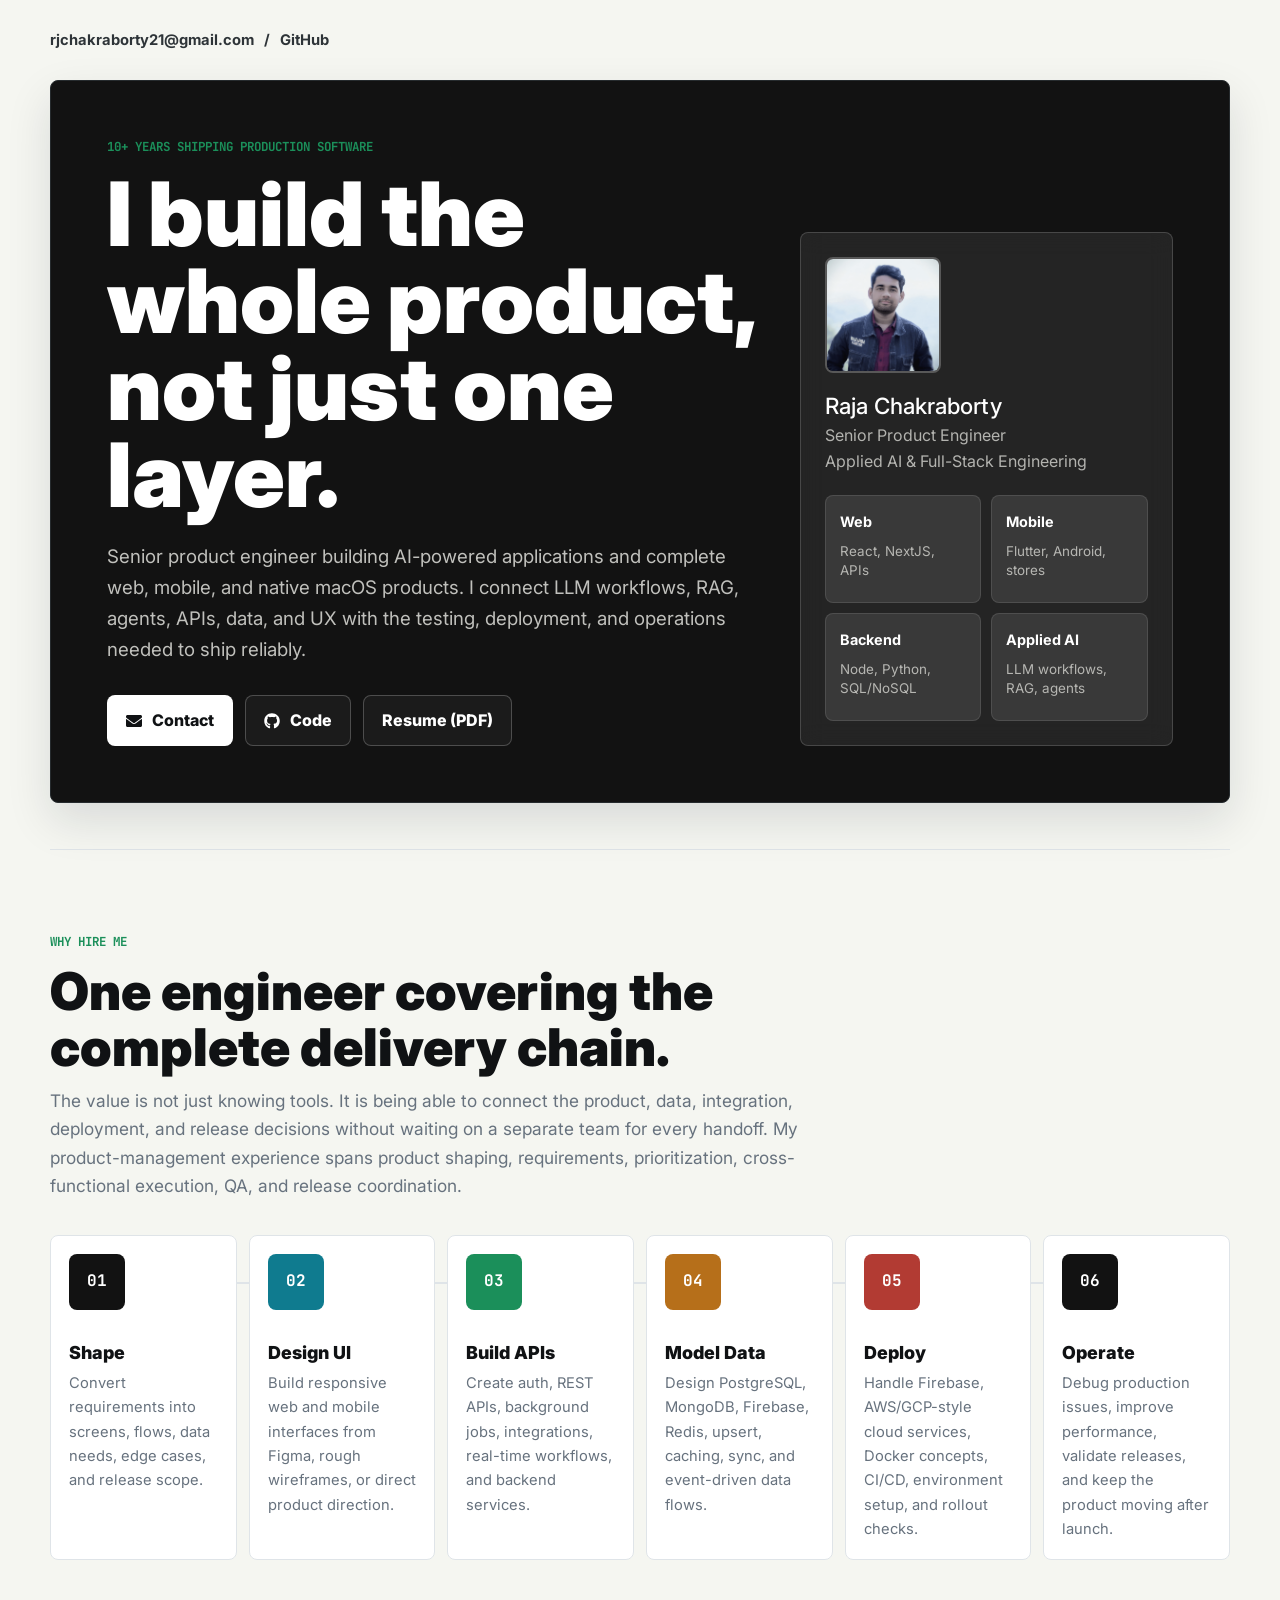
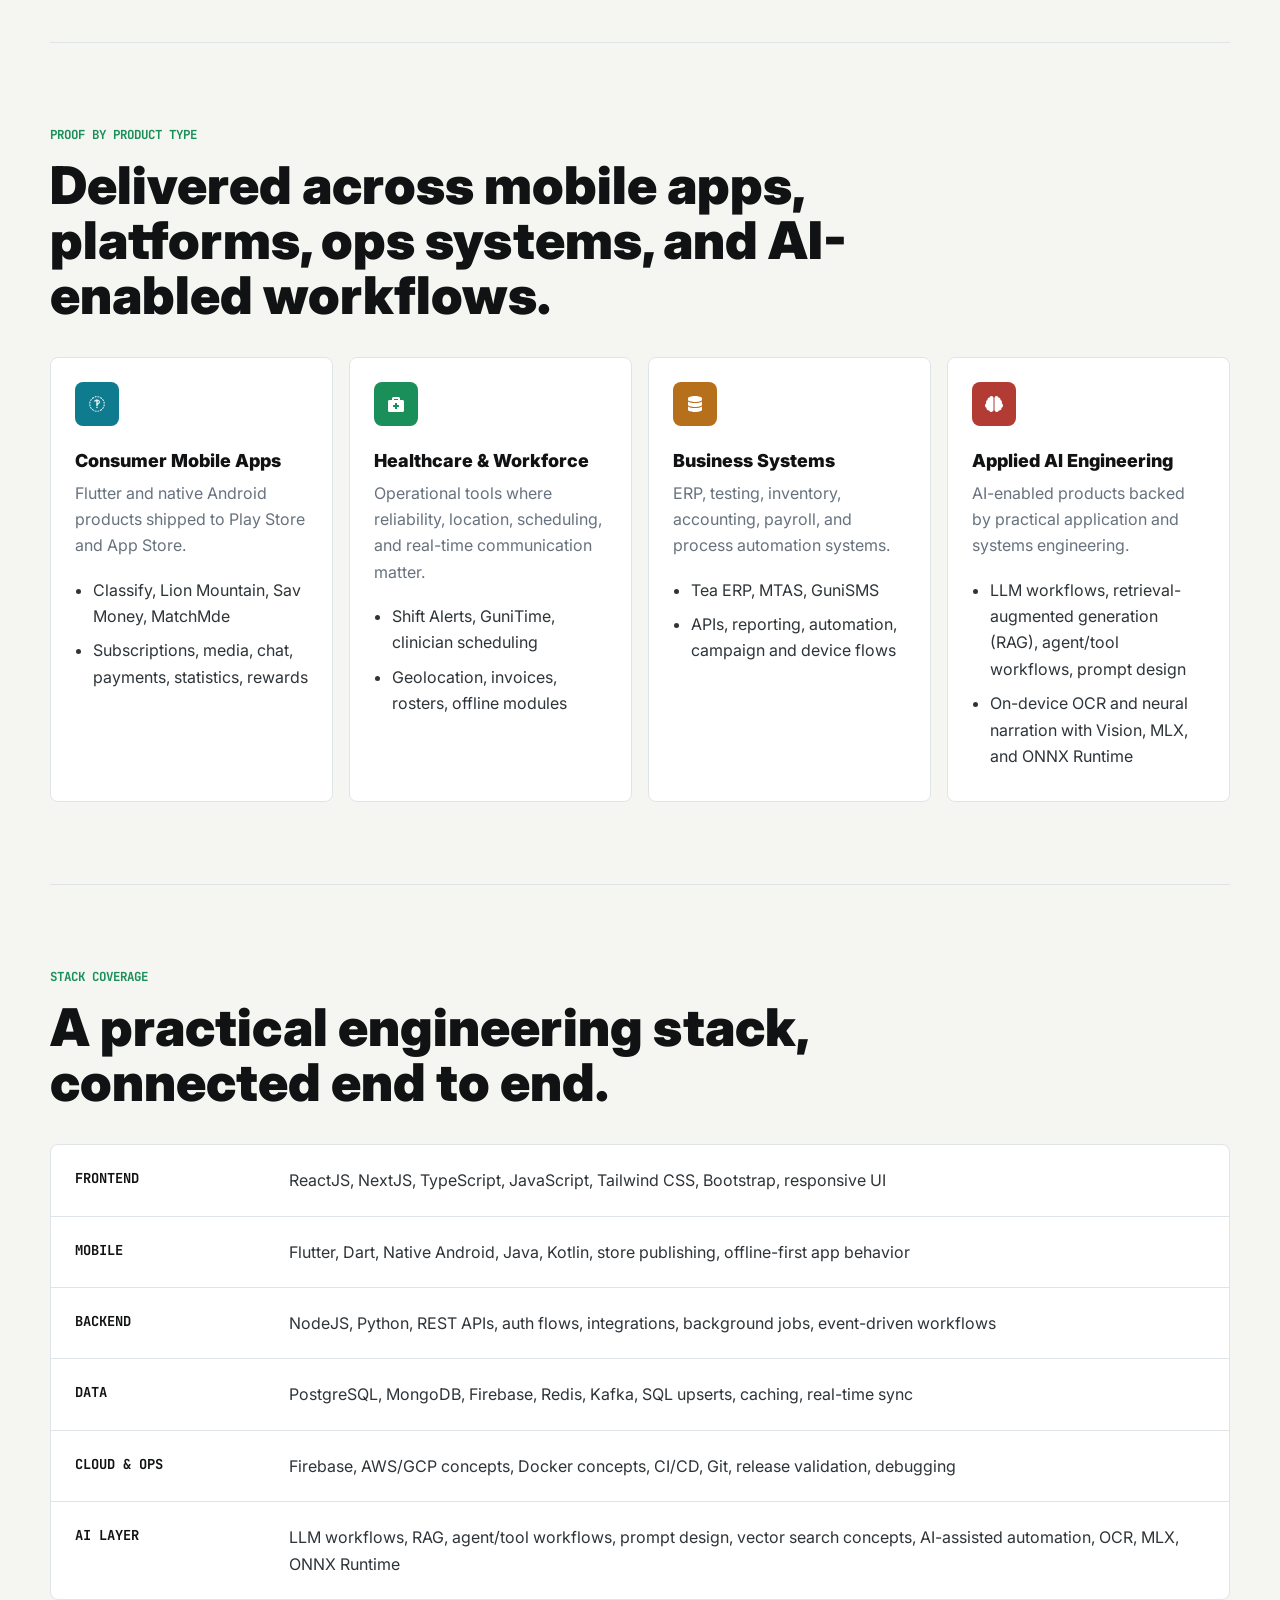
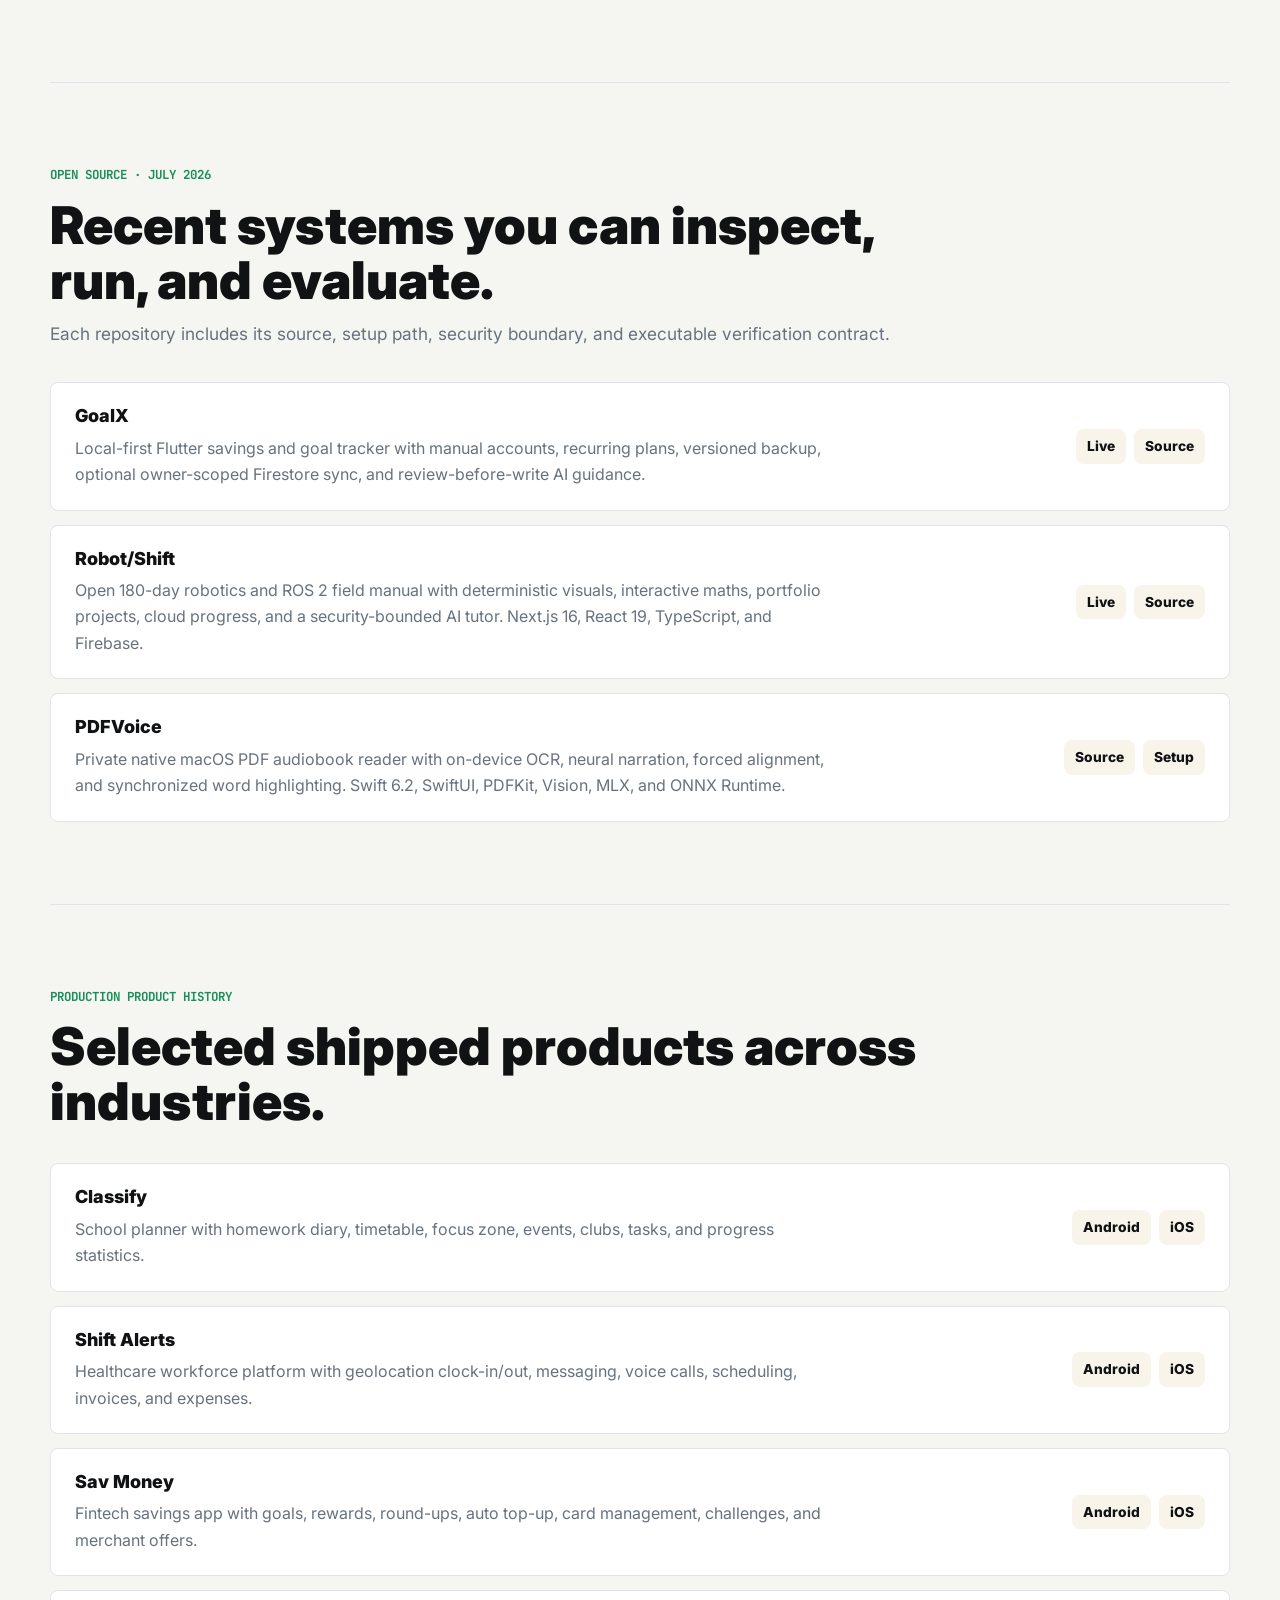
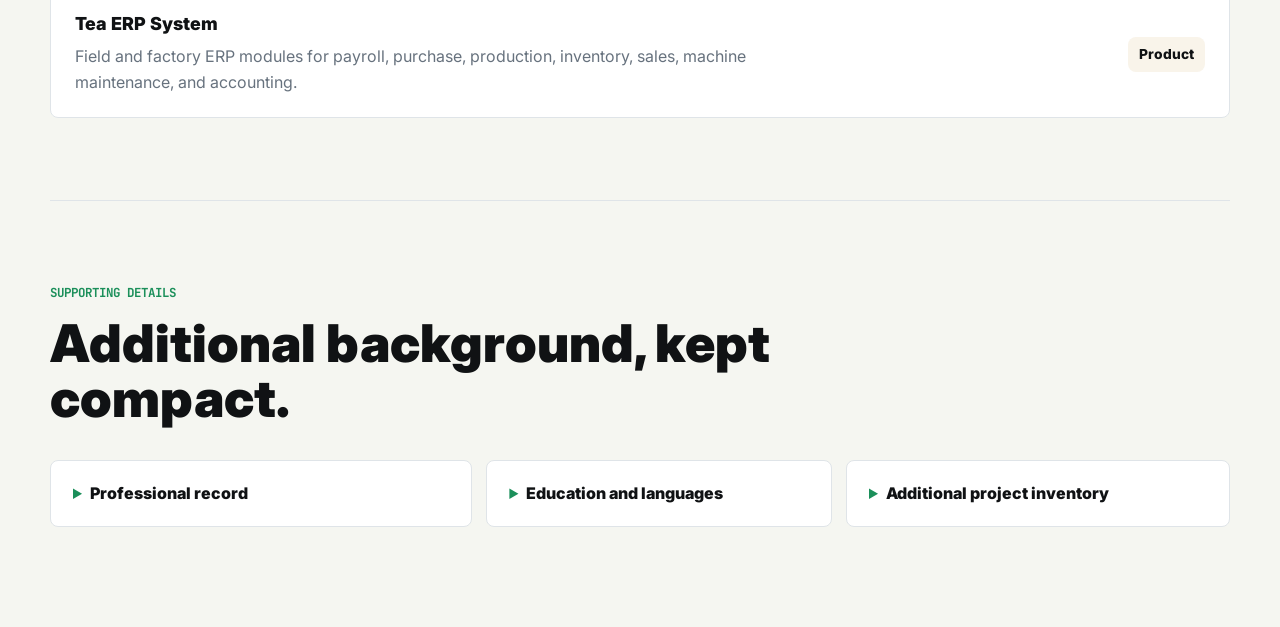
==== index.html @ 5672651e "Highlight applied AI engineering and add updated resume" ====
<!DOCTYPE html>
<html lang="en">

<head>
    <meta charset="utf-8">
    <meta http-equiv="X-UA-Compatible" content="IE=edge">
    <meta name="viewport" content="width=device-width, initial-scale=1.0">
    <meta name="description" content="Raja (RJ) Chakraborty: senior product engineer with 10+ years shipping software. Applied AI, LLM workflows, RAG, agents, full-stack and native products. Explore projects and download the resume.">
    <meta name="author" content="Raja Chakraborty">
    <meta name="keywords" content="Raja Chakraborty, RJ Chakraborty, Senior Product Engineer, Senior Software Engineer, Full Stack Developer, Mobile App Developer, Flutter, TypeScript, React, Next.js, Node.js, Python, Firebase, PostgreSQL, Applied AI Engineer, Robotics, ROS 2, Swift, SwiftUI, macOS Developer">
    <meta name="robots" content="index, follow">
    <meta name="theme-color" content="#121212">
    <link rel="canonical" href="https://rjchakraborty.github.io/">

    <meta itemprop="name" content="Raja (RJ) Chakraborty - Senior Product Engineer &amp; Applied AI">
    <meta itemprop="description" content="10+ years building complete, verified products across web, mobile, backend, data, cloud, applied AI, and native macOS.">
    <meta itemprop="image" content="https://rjchakraborty.github.io/assets/images/profile.png">

    <meta property="og:type" content="profile">
    <meta property="og:locale" content="en_IN">
    <meta property="og:site_name" content="Raja Chakraborty">
    <meta property="og:title" content="Raja (RJ) Chakraborty - Senior Product Engineer &amp; Applied AI">
    <meta property="og:description" content="10+ years shipping complete web, mobile, backend, data, cloud, applied-AI, and native macOS products. See recent open-source work: GoalX, Robot/Shift, and PDFVoice.">
    <meta property="og:url" content="https://rjchakraborty.github.io/">
    <meta property="og:image" content="https://rjchakraborty.github.io/assets/images/profile.png">
    <meta property="og:image:alt" content="Raja Chakraborty">
    <meta property="profile:first_name" content="Raja">
    <meta property="profile:last_name" content="Chakraborty">

    <meta name="twitter:card" content="summary">
    <meta name="twitter:title" content="Raja (RJ) Chakraborty - Senior Product Engineer &amp; Applied AI">
    <meta name="twitter:description" content="Senior product engineer shipping verified web, mobile, backend, data, cloud, applied-AI, and native macOS systems end to end.">
    <meta name="twitter:image" content="https://rjchakraborty.github.io/assets/images/profile.png">

    <title>Raja (RJ) Chakraborty | Senior Product Engineer &amp; Applied AI</title>
    <link rel="shortcut icon" href="favicon.ico">
    <link rel="preconnect" href="https://fonts.googleapis.com">
    <link rel="preconnect" href="https://fonts.gstatic.com" crossorigin>
    <link href="https://fonts.googleapis.com/css2?family=Inter:wght@400;500;600;700;800;900&family=JetBrains+Mono:wght@500;700&display=swap" rel="stylesheet">
    <script defer src="assets/fontawesome/js/all.min.js"></script>
    <link rel="stylesheet" href="assets/plugins/bootstrap/css/bootstrap.min.css">
    <link id="theme-style" rel="stylesheet" href="assets/css/styles.css">
    <script type="application/ld+json">
    {
        "@context": "https://schema.org",
        "@graph": [
            {
                "@type": "Person",
                "@id": "https://rjchakraborty.github.io/#person",
                "name": "Raja Chakraborty",
                "alternateName": "RJ Chakraborty",
                "url": "https://rjchakraborty.github.io/",
                "image": "https://rjchakraborty.github.io/assets/images/profile.png",
                "jobTitle": "Senior Product Engineer",
                "email": "mailto:rjchakraborty21@gmail.com",
                "sameAs": [
                    "https://github.com/rjchakraborty"
                ],
                "knowsAbout": [
                    "Full-stack product engineering",
                    "Flutter",
                    "TypeScript and Next.js",
                    "Python",
                    "Firebase",
                    "PostgreSQL",
                    "Applied AI",
                    "Robotics software",
                    "End-to-end testing",
                    "Swift and SwiftUI"
                ]
            },
            {
                "@type": "ItemList",
                "name": "Recent open-source projects by Raja Chakraborty",
                "itemListElement": [
                    {
                        "@type": "SoftwareSourceCode",
                        "position": 1,
                        "name": "GoalX",
                        "codeRepository": "https://github.com/rjchakraborty/goalx",
                        "programmingLanguage": "Dart"
                    },
                    {
                        "@type": "SoftwareSourceCode",
                        "position": 2,
                        "name": "Robot/Shift",
                        "codeRepository": "https://github.com/rjchakraborty/robot-shift",
                        "programmingLanguage": "TypeScript"
                    },
                    {
                        "@type": "SoftwareSourceCode",
                        "position": 3,
                        "name": "PDFVoice",
                        "codeRepository": "https://github.com/rjchakraborty/pdfvoice",
                        "programmingLanguage": "Swift"
                    }
                ]
            }
        ]
    }
    </script>
</head>

<body>
    <a class="skip-link" href="#main-content">Skip to main content</a>
    <main id="main-content" class="page-shell">
        <section class="hero-section" aria-labelledby="intro-title">
            <nav class="topbar" aria-label="Profile links">
                <a href="mailto:rjchakraborty21@gmail.com">rjchakraborty21@gmail.com</a>
                <span aria-hidden="true">/</span>
                <a href="https://github.com/rjchakraborty" target="_blank" rel="noopener">GitHub</a>
            </nav>

            <div class="hero-grid">
                <div class="hero-copy">
                    <p class="eyebrow">10+ years shipping production software</p>
                    <h1 id="intro-title">I build the whole product, not just one layer.</h1>
                    <p class="hero-lede">
                        Senior product engineer building AI-powered applications and complete web, mobile, and native macOS products.
                        I connect LLM workflows, RAG, agents, APIs, data, and UX with the testing, deployment, and operations needed to ship reliably.
                    </p>
                    <div class="hero-actions" aria-label="Primary contact links">
                        <a class="button primary" href="mailto:rjchakraborty21@gmail.com">
                            <i class="fas fa-envelope"></i>
                            Contact
                        </a>
                        <a class="button secondary" href="https://github.com/rjchakraborty" target="_blank" rel="noopener">
                            <i class="fab fa-github"></i>
                            Code
                        </a>
                        <a class="button secondary" href="assets/Raja_Chakraborty_Applied_AI_Product_Engineer_Resume.pdf" download>Resume (PDF)</a>
                    </div>
                </div>

                <aside class="hero-panel" aria-label="Core positioning">
                    <img class="profile-image" src="assets/images/profile.png" alt="Raja Chakraborty">
                    <div>
                        <h2>Raja Chakraborty</h2>
                        <p>Senior Product Engineer<br>Applied AI &amp; Full-Stack Engineering</p>
                    </div>
                    <div class="signal-grid">
                        <div>
                            <strong>Web</strong>
                            <span>React, NextJS, APIs</span>
                        </div>
                        <div>
                            <strong>Mobile</strong>
                            <span>Flutter, Android, stores</span>
                        </div>
                        <div>
                            <strong>Backend</strong>
                            <span>Node, Python, SQL/NoSQL</span>
                        </div>
                        <div>
                            <strong>Applied AI</strong>
                            <span>LLM workflows, RAG, agents</span>
                        </div>
                    </div>
                </aside>
            </div>
        </section>

        <section class="section-block ownership-section" aria-labelledby="ownership-title">
            <div class="section-heading">
                <p class="eyebrow">Why hire me</p>
                <h2 id="ownership-title">One engineer covering the complete delivery chain.</h2>
                <p>
                    The value is not just knowing tools. It is being able to connect the product, data, integration,
                    deployment, and release decisions without waiting on a separate team for every handoff.
                    My product-management experience spans product shaping, requirements, prioritization, cross-functional execution, QA, and release coordination.
                </p>
            </div>

            <div class="delivery-map" aria-label="End to end product delivery map">
                <article class="delivery-node">
                    <span>01</span>
                    <h3>Shape</h3>
                    <p>Convert requirements into screens, flows, data needs, edge cases, and release scope.</p>
                </article>
                <article class="delivery-node">
                    <span>02</span>
                    <h3>Design UI</h3>
                    <p>Build responsive web and mobile interfaces from Figma, rough wireframes, or direct product direction.</p>
                </article>
                <article class="delivery-node">
                    <span>03</span>
                    <h3>Build APIs</h3>
                    <p>Create auth, REST APIs, background jobs, integrations, real-time workflows, and backend services.</p>
                </article>
                <article class="delivery-node">
                    <span>04</span>
                    <h3>Model Data</h3>
                    <p>Design PostgreSQL, MongoDB, Firebase, Redis, upsert, caching, sync, and event-driven data flows.</p>
                </article>
                <article class="delivery-node">
                    <span>05</span>
                    <h3>Deploy</h3>
                    <p>Handle Firebase, AWS/GCP-style cloud services, Docker concepts, CI/CD, environment setup, and rollout checks.</p>
                </article>
                <article class="delivery-node">
                    <span>06</span>
                    <h3>Operate</h3>
                    <p>Debug production issues, improve performance, validate releases, and keep the product moving after launch.</p>
                </article>
            </div>
        </section>

        <section class="section-block proof-section" aria-labelledby="proof-title">
            <div class="section-heading compact">
                <p class="eyebrow">Proof by product type</p>
                <h2 id="proof-title">Delivered across mobile apps, platforms, ops systems, and AI-enabled workflows.</h2>
            </div>

            <div class="proof-grid">
                <article class="proof-card">
                    <div class="proof-icon"><i class="fas fa-mobile-screen"></i></div>
                    <h3>Consumer Mobile Apps</h3>
                    <p>Flutter and native Android products shipped to Play Store and App Store.</p>
                    <ul>
                        <li>Classify, Lion Mountain, Sav Money, MatchMde</li>
                        <li>Subscriptions, media, chat, payments, statistics, rewards</li>
                    </ul>
                </article>
                <article class="proof-card">
                    <div class="proof-icon"><i class="fas fa-briefcase-medical"></i></div>
                    <h3>Healthcare &amp; Workforce</h3>
                    <p>Operational tools where reliability, location, scheduling, and real-time communication matter.</p>
                    <ul>
                        <li>Shift Alerts, GuniTime, clinician scheduling</li>
                        <li>Geolocation, invoices, rosters, offline modules</li>
                    </ul>
                </article>
                <article class="proof-card">
                    <div class="proof-icon"><i class="fas fa-database"></i></div>
                    <h3>Business Systems</h3>
                    <p>ERP, testing, inventory, accounting, payroll, and process automation systems.</p>
                    <ul>
                        <li>Tea ERP, MTAS, GuniSMS</li>
                        <li>APIs, reporting, automation, campaign and device flows</li>
                    </ul>
                </article>
                <article class="proof-card">
                    <div class="proof-icon"><i class="fas fa-brain"></i></div>
                    <h3>Applied AI Engineering</h3>
                    <p>AI-enabled products backed by practical application and systems engineering.</p>
                    <ul>
                        <li>LLM workflows, retrieval-augmented generation (RAG), agent/tool workflows, prompt design</li>
                        <li>On-device OCR and neural narration with Vision, MLX, and ONNX Runtime</li>
                    </ul>
                </article>
            </div>
        </section>

        <section class="section-block stack-section" aria-labelledby="stack-title">
            <div class="section-heading compact">
                <p class="eyebrow">Stack coverage</p>
                <h2 id="stack-title">A practical engineering stack, connected end to end.</h2>
            </div>

            <div class="stack-matrix" aria-label="Technical capability matrix">
                <div class="stack-row">
                    <span>Frontend</span>
                    <p>ReactJS, NextJS, TypeScript, JavaScript, Tailwind CSS, Bootstrap, responsive UI</p>
                </div>
                <div class="stack-row">
                    <span>Mobile</span>
                    <p>Flutter, Dart, Native Android, Java, Kotlin, store publishing, offline-first app behavior</p>
                </div>
                <div class="stack-row">
                    <span>Backend</span>
                    <p>NodeJS, Python, REST APIs, auth flows, integrations, background jobs, event-driven workflows</p>
                </div>
                <div class="stack-row">
                    <span>Data</span>
                    <p>PostgreSQL, MongoDB, Firebase, Redis, Kafka, SQL upserts, caching, real-time sync</p>
                </div>
                <div class="stack-row">
                    <span>Cloud &amp; Ops</span>
                    <p>Firebase, AWS/GCP concepts, Docker concepts, CI/CD, Git, release validation, debugging</p>
                </div>
                <div class="stack-row">
                    <span>AI Layer</span>
                    <p>LLM workflows, RAG, agent/tool workflows, prompt design, vector search concepts, AI-assisted automation, OCR, MLX, ONNX Runtime</p>
                </div>
            </div>
        </section>

        <section id="recent-open-source" class="section-block projects-section" aria-labelledby="recent-projects-title">
            <div class="section-heading compact">
                <p class="eyebrow">Open source · July 2026</p>
                <h2 id="recent-projects-title">Recent systems you can inspect, run, and evaluate.</h2>
                <p>
                    Each repository includes its source, setup path, security boundary, and executable verification contract.
                </p>
            </div>

            <div class="project-list">
                <article class="project-item">
                    <div>
                        <h3>GoalX</h3>
                        <p>Local-first Flutter savings and goal tracker with manual accounts, recurring plans, versioned backup, optional owner-scoped Firestore sync, and review-before-write AI guidance.</p>
                    </div>
                    <div class="project-links">
                        <a href="https://goalx.web.app" target="_blank" rel="noopener">Live</a>
                        <a href="https://github.com/rjchakraborty/goalx" target="_blank" rel="noopener">Source</a>
                    </div>
                </article>

                <article class="project-item">
                    <div>
                        <h3>Robot/Shift</h3>
                        <p>Open 180-day robotics and ROS 2 field manual with deterministic visuals, interactive maths, portfolio projects, cloud progress, and a security-bounded AI tutor. Next.js 16, React 19, TypeScript, and Firebase.</p>
                    </div>
                    <div class="project-links">
                        <a href="https://robotshift.web.app" target="_blank" rel="noopener">Live</a>
                        <a href="https://github.com/rjchakraborty/robot-shift" target="_blank" rel="noopener">Source</a>
                    </div>
                </article>

                <article class="project-item">
                    <div>
                        <h3>PDFVoice</h3>
                        <p>Private native macOS PDF audiobook reader with on-device OCR, neural narration, forced alignment, and synchronized word highlighting. Swift 6.2, SwiftUI, PDFKit, Vision, MLX, and ONNX Runtime.</p>
                    </div>
                    <div class="project-links">
                        <a href="https://github.com/rjchakraborty/pdfvoice" target="_blank" rel="noopener">Source</a>
                        <a href="https://github.com/rjchakraborty/pdfvoice#quick-start" target="_blank" rel="noopener">Setup</a>
                    </div>
                </article>
            </div>
        </section>

        <section class="section-block projects-section" aria-labelledby="projects-title">
            <div class="section-heading compact">
                <p class="eyebrow">Production product history</p>
                <h2 id="projects-title">Selected shipped products across industries.</h2>
            </div>

            <div class="project-list">
                <article class="project-item">
                    <div>
                        <h3>Classify</h3>
                        <p>School planner with homework diary, timetable, focus zone, events, clubs, tasks, and progress statistics.</p>
                    </div>
                    <div class="project-links">
                        <a href="https://play.google.com/store/apps/details?id=com.principal.classify" target="_blank" rel="noopener">Android</a>
                        <a href="https://apps.apple.com/us/app/classify-school-planner/id1463780331" target="_blank" rel="noopener">iOS</a>
                    </div>
                </article>

                <article class="project-item">
                    <div>
                        <h3>Shift Alerts</h3>
                        <p>Healthcare workforce platform with geolocation clock-in/out, messaging, voice calls, scheduling, invoices, and expenses.</p>
                    </div>
                    <div class="project-links">
                        <a href="https://play.google.com/store/apps/details?id=com.ondek.shiftalerts" target="_blank" rel="noopener">Android</a>
                        <a href="https://apps.apple.com/us/app/shift-alerts/id6444259320" target="_blank" rel="noopener">iOS</a>
                    </div>
                </article>

                <article class="project-item">
                    <div>
                        <h3>Sav Money</h3>
                        <p>Fintech savings app with goals, rewards, round-ups, auto top-up, card management, challenges, and merchant offers.</p>
                    </div>
                    <div class="project-links">
                        <a href="https://play.google.com/store/apps/details?id=com.sav.money.sav_money" target="_blank" rel="noopener">Android</a>
                        <a href="https://apps.apple.com/us/app/sav-savings-rewarded/id1644649568" target="_blank" rel="noopener">iOS</a>
                    </div>
                </article>

                <article class="project-item">
                    <div>
                        <h3>Tea ERP System</h3>
                        <p>Field and factory ERP modules for payroll, purchase, production, inventory, sales, machine maintenance, and accounting.</p>
                    </div>
                    <div class="project-links">
                        <a href="https://teaerp.in/" target="_blank" rel="noopener">Product</a>
                    </div>
                </article>
            </div>
        </section>

        <section class="section-block support-section" aria-labelledby="support-title">
            <div class="section-heading compact">
                <p class="eyebrow">Supporting details</p>
                <h2 id="support-title">Additional background, kept compact.</h2>
            </div>

            <div class="details-grid">
                <details>
                    <summary>Professional record</summary>
                    <div class="detail-body">
                        <h3>Senior Full Stack / Product Engineer</h3>
                        <p>Product engineering role · Kolkata · Nov 2017 - Present</p>
                        <ul>
                            <li>Built and maintained mobile apps, web apps, backend services, APIs, data models, and production workflows.</li>
                            <li>Worked across Flutter, Native Android, ReactJS, NextJS, NodeJS, TypeScript, Python, PostgreSQL, MongoDB, Redis, Firebase, and AI-assisted workflows.</li>
                        </ul>
                        <h3>Flutter and Native Android Developer</h3>
                        <p>Mobile product role · New South Wales · Jul 2016 - Oct 2017</p>
                        <ul>
                            <li>Built cross-platform mobile apps and integrated Firebase, Google Maps, push notifications, payment gateways, and REST APIs.</li>
                        </ul>
                    </div>
                </details>

                <details>
                    <summary>Education and languages</summary>
                    <div class="detail-body">
                        <ul>
                            <li>Post Graduate Diploma, Remote Sensing &amp; GIS · Jadavpur University CAD Centre · 2015 - 2016</li>
                            <li>Bachelor of Arts, Geography · A.B.N Seal College · 2012 - 2015</li>
                            <li>English, Hindi, Bengali</li>
                        </ul>
                    </div>
                </details>

                <details>
                    <summary>Additional project inventory</summary>
                    <div class="detail-body project-inventory">
                        <a href="https://play.google.com/store/apps/details?id=com.lionmountaintv" target="_blank" rel="noopener">Lion Mountain</a>
                        <a href="https://play.google.com/store/apps/details?id=com.matchmde" target="_blank" rel="noopener">MatchMde</a>
                        <a href="https://play.google.com/store/apps/details?id=au.com.gunitime" target="_blank" rel="noopener">GuniTime</a>
                        <a href="https://play.google.com/store/apps/details?id=au.com.gunisms" target="_blank" rel="noopener">GuniSMS</a>
                        <a href="https://play.google.com/store/apps/details?id=com.at.virbac.bh" target="_blank" rel="noopener">Virbac BackHome Africa</a>
                        <a href="https://play.google.com/store/apps/details?id=word.search.puzzle.game" target="_blank" rel="noopener">Super Word Search Puzzles</a>
                        <a href="https://play.google.com/store/apps/details?id=com.at.virbac" target="_blank" rel="noopener">Virbac Africa</a>
                        <a href="https://www.mtas.io/" target="_blank" rel="noopener">MTAS</a>
                        <a href="https://play.google.com/store/apps/details?id=com.withutechnologies.keepnote" target="_blank" rel="noopener">KeepNote</a>
                    </div>
                </details>
            </div>
        </section>
    </main>

    <script>
        document.querySelectorAll(".delivery-node, .proof-card, .project-item").forEach(function (element, index) {
            element.style.setProperty("--delay", index * 60 + "ms");
        });
    </script>
</body>

</html>
---- assets/css/styles.css ----
:root {
  --ink: #101214;
  --ink-soft: #2e3438;
  --muted: #67727e;
  --paper: #f5f6f1;
  --surface: #ffffff;
  --surface-warm: #f9f4ea;
  --line: #dfe4e8;
  --dark: #121212;
  --dark-2: #1f2326;
  --green: #1b8f5a;
  --cyan: #0f7b8f;
  --amber: #b66f1a;
  --red: #b23b33;
  --shadow: 0 18px 45px rgba(17, 24, 39, 0.12);
}

* {
  box-sizing: border-box;
}

html {
  scroll-behavior: smooth;
}

body {
  margin: 0;
  min-width: 320px;
  background: var(--paper);
  color: var(--ink);
  font-family: "Inter", Arial, sans-serif;
  font-size: 16px;
  line-height: 1.65;
  -webkit-font-smoothing: antialiased;
  -moz-osx-font-smoothing: grayscale;
}

.skip-link {
  position: fixed;
  z-index: 1000;
  top: 12px;
  left: 12px;
  padding: 10px 14px;
  border-radius: 8px;
  background: #ffffff;
  color: var(--ink);
  font-weight: 800;
  transform: translateY(-180%);
}

.skip-link:focus {
  transform: translateY(0);
}

img {
  max-width: 100%;
}

a {
  color: inherit;
  text-decoration-color: rgba(16, 18, 20, 0.28);
  text-decoration-thickness: 1px;
  text-underline-offset: 4px;
}

a:hover {
  color: var(--cyan);
  text-decoration-color: currentColor;
}

a:focus-visible,
button:focus-visible,
summary:focus-visible {
  outline: 3px solid #1b8f5a;
  outline-offset: 4px;
}

p,
h1,
h2,
h3 {
  margin-top: 0;
}

p {
  color: var(--muted);
}

ul {
  margin: 0;
  padding-left: 1.1rem;
}

.page-shell {
  width: min(1180px, calc(100% - 40px));
  margin: 0 auto;
}

.hero-section {
  display: flex;
  flex-direction: column;
  padding: 28px 0 46px;
  color: #f7f7f2;
}

.topbar {
  display: flex;
  flex-wrap: wrap;
  gap: 10px;
  align-items: center;
  color: var(--ink-soft);
  font-size: 0.92rem;
  font-weight: 700;
}

.topbar a {
  text-decoration: none;
}

.hero-grid {
  min-height: 640px;
  display: grid;
  grid-template-columns: minmax(0, 1.08fr) minmax(320px, 0.62fr);
  gap: 42px;
  align-items: end;
  margin-top: 28px;
  padding: 56px;
  background: var(--dark);
  border: 1px solid #262b2e;
  border-radius: 8px;
  box-shadow: var(--shadow);
}

.eyebrow {
  margin-bottom: 12px;
  color: var(--green);
  font-family: "JetBrains Mono", monospace;
  font-size: 0.78rem;
  font-weight: 700;
  text-transform: uppercase;
}

.hero-copy h1 {
  max-width: 770px;
  margin-bottom: 24px;
  color: #ffffff;
  font-size: 5.55rem;
  font-weight: 900;
  line-height: 0.98;
  letter-spacing: 0;
}

.hero-lede {
  max-width: 780px;
  margin-bottom: 30px;
  color: rgba(247, 247, 242, 0.76);
  font-size: 1.17rem;
}

.hero-actions {
  display: flex;
  flex-wrap: wrap;
  gap: 12px;
}

.button {
  min-height: 46px;
  display: inline-flex;
  gap: 10px;
  align-items: center;
  justify-content: center;
  padding: 11px 18px;
  border: 1px solid transparent;
  border-radius: 8px;
  font-weight: 800;
  text-decoration: none;
}

.button.primary {
  background: #ffffff;
  color: var(--ink);
}

.button.secondary {
  border-color: rgba(255, 255, 255, 0.22);
  background: rgba(255, 255, 255, 0.04);
  color: #ffffff;
}

.button:hover {
  color: inherit;
  transform: translateY(-1px);
}

.hero-panel {
  display: grid;
  gap: 20px;
  padding: 24px;
  border: 1px solid rgba(255, 255, 255, 0.16);
  border-radius: 8px;
  background: rgba(255, 255, 255, 0.08);
  backdrop-filter: blur(12px);
}

.profile-image {
  width: 116px;
  height: 116px;
  object-fit: cover;
  border: 2px solid rgba(255, 255, 255, 0.24);
  border-radius: 8px;
}

.hero-panel h2 {
  margin-bottom: 2px;
  color: #ffffff;
  font-size: 1.4rem;
}

.hero-panel p {
  margin-bottom: 0;
  color: rgba(247, 247, 242, 0.68);
}

.signal-grid {
  display: grid;
  grid-template-columns: 1fr 1fr;
  gap: 10px;
}

.signal-grid div {
  min-height: 108px;
  padding: 14px;
  border: 1px solid rgba(255, 255, 255, 0.1);
  border-radius: 8px;
  background: rgba(255, 255, 255, 0.1);
}

.signal-grid strong,
.signal-grid span {
  display: block;
}

.signal-grid strong {
  margin-bottom: 8px;
  color: #ffffff;
  font-size: 0.9rem;
}

.signal-grid span {
  color: rgba(247, 247, 242, 0.66);
  font-size: 0.84rem;
  line-height: 1.45;
}

.section-block {
  padding: 82px 0;
  border-top: 1px solid var(--line);
}

.section-heading {
  max-width: 780px;
  margin-bottom: 34px;
}

.section-heading.compact {
  max-width: 900px;
}

.section-heading h2 {
  margin-bottom: 12px;
  color: var(--ink);
  font-size: 3.25rem;
  font-weight: 900;
  line-height: 1.06;
  letter-spacing: 0;
}

.section-heading p:not(.eyebrow) {
  font-size: 1.08rem;
}

.delivery-map {
  position: relative;
  display: grid;
  grid-template-columns: repeat(6, 1fr);
  gap: 12px;
}

.delivery-map::before {
  content: "";
  position: absolute;
  top: 47px;
  left: 8%;
  right: 8%;
  height: 2px;
  background: var(--line);
}

.delivery-node {
  position: relative;
  z-index: 1;
  min-height: 258px;
  display: flex;
  flex-direction: column;
  padding: 18px;
  border: 1px solid var(--line);
  border-radius: 8px;
  background: var(--surface);
  animation: rise-in 520ms ease both;
  animation-delay: var(--delay, 0ms);
}

.delivery-node span {
  width: 56px;
  height: 56px;
  display: inline-flex;
  align-items: center;
  justify-content: center;
  margin-bottom: 32px;
  border-radius: 8px;
  background: var(--dark);
  color: #ffffff;
  font-family: "JetBrains Mono", monospace;
  font-weight: 700;
}

.delivery-node:nth-child(2) span {
  background: var(--cyan);
}

.delivery-node:nth-child(3) span {
  background: var(--green);
}

.delivery-node:nth-child(4) span {
  background: var(--amber);
}

.delivery-node:nth-child(5) span {
  background: var(--red);
}

.delivery-node h3,
.proof-card h3,
.project-item h3,
.detail-body h3 {
  margin-bottom: 8px;
  color: var(--ink);
  font-size: 1.12rem;
  font-weight: 850;
}

.delivery-node p {
  margin-bottom: 0;
  font-size: 0.92rem;
}

.proof-grid {
  display: grid;
  grid-template-columns: repeat(4, 1fr);
  gap: 16px;
}

.proof-card {
  min-height: 346px;
  padding: 24px;
  border: 1px solid var(--line);
  border-radius: 8px;
  background: var(--surface);
  animation: rise-in 520ms ease both;
  animation-delay: var(--delay, 0ms);
}

.proof-icon {
  width: 44px;
  height: 44px;
  display: inline-flex;
  align-items: center;
  justify-content: center;
  margin-bottom: 24px;
  border-radius: 8px;
  background: var(--cyan);
  color: #ffffff;
}

.proof-card:nth-child(2) .proof-icon {
  background: var(--green);
}

.proof-card:nth-child(3) .proof-icon {
  background: var(--amber);
}

.proof-card:nth-child(4) .proof-icon {
  background: var(--red);
}

.proof-card p {
  margin-bottom: 18px;
}

.proof-card li {
  margin-bottom: 8px;
  color: var(--ink-soft);
}

.stack-matrix {
  overflow: hidden;
  border: 1px solid var(--line);
  border-radius: 8px;
  background: var(--surface);
}

.stack-row {
  display: grid;
  grid-template-columns: 190px 1fr;
  gap: 24px;
  padding: 22px 24px;
  border-bottom: 1px solid var(--line);
}

.stack-row:last-child {
  border-bottom: 0;
}

.stack-row span {
  color: var(--ink);
  font-family: "JetBrains Mono", monospace;
  font-size: 0.86rem;
  font-weight: 700;
  text-transform: uppercase;
}

.stack-row p {
  margin-bottom: 0;
  color: var(--ink-soft);
}

.project-list {
  display: grid;
  gap: 14px;
}

.project-item {
  display: grid;
  grid-template-columns: 1fr auto;
  gap: 22px;
  align-items: center;
  padding: 22px 24px;
  border: 1px solid var(--line);
  border-radius: 8px;
  background: var(--surface);
  animation: rise-in 520ms ease both;
  animation-delay: var(--delay, 0ms);
}

.project-item p {
  max-width: 760px;
  margin-bottom: 0;
}

.project-links {
  display: flex;
  flex-wrap: wrap;
  gap: 8px;
  justify-content: flex-end;
}

.project-links a,
.project-inventory a {
  min-height: 34px;
  display: inline-flex;
  align-items: center;
  padding: 6px 11px;
  border-radius: 8px;
  background: var(--surface-warm);
  color: var(--ink);
  font-size: 0.86rem;
  font-weight: 800;
  text-decoration: none;
}

.project-links a:hover,
.project-inventory a:hover {
  background: var(--dark);
  color: #ffffff;
}

.support-section {
  padding-bottom: 100px;
}

.details-grid {
  display: grid;
  grid-template-columns: 1.1fr 0.9fr 1fr;
  gap: 14px;
}

details {
  border: 1px solid var(--line);
  border-radius: 8px;
  background: var(--surface);
}

summary {
  min-height: 62px;
  padding: 19px 22px;
  cursor: pointer;
  color: var(--ink);
  font-weight: 850;
}

summary::marker {
  color: var(--green);
}

.detail-body {
  padding: 0 22px 24px;
}

.detail-body h3 {
  margin-top: 18px;
}

.detail-body p {
  margin-bottom: 14px;
}

.detail-body li {
  margin-bottom: 8px;
  color: var(--ink-soft);
}

.project-inventory {
  display: flex;
  flex-wrap: wrap;
  gap: 8px;
}

@keyframes rise-in {
  from {
    opacity: 0;
    transform: translateY(14px);
  }
  to {
    opacity: 1;
    transform: translateY(0);
  }
}

@media (prefers-reduced-motion: reduce) {
  html {
    scroll-behavior: auto;
  }

  *,
  *::before,
  *::after {
    animation-duration: 0.01ms !important;
    animation-iteration-count: 1 !important;
    transition-duration: 0.01ms !important;
  }
}

@media (max-width: 1060px) {
  .hero-grid {
    grid-template-columns: 1fr;
    align-items: start;
    min-height: auto;
  }

  .hero-copy h1 {
    font-size: 4.4rem;
  }

  .section-heading h2 {
    font-size: 2.85rem;
  }

  .delivery-map {
    grid-template-columns: repeat(3, 1fr);
  }

  .delivery-map::before {
    display: none;
  }

  .proof-grid,
  .details-grid {
    grid-template-columns: repeat(2, 1fr);
  }
}

@media (max-width: 760px) {
  .page-shell {
    width: min(100% - 24px, 1180px);
  }

  .hero-section {
    padding: 18px 0 30px;
  }

  .hero-grid {
    gap: 30px;
    margin-top: 18px;
    padding: 28px 18px;
  }

  .hero-copy h1 {
    font-size: 3rem;
  }

  .hero-lede {
    font-size: 1rem;
  }

  .hero-actions,
  .button {
    width: 100%;
  }

  .signal-grid,
  .delivery-map,
  .proof-grid,
  .details-grid,
  .project-item,
  .stack-row {
    grid-template-columns: 1fr;
  }

  .signal-grid div,
  .delivery-node,
  .proof-card {
    min-height: auto;
  }

  .section-block {
    padding: 58px 0;
  }

  .section-heading h2 {
    font-size: 2.1rem;
  }

  .project-links {
    justify-content: flex-start;
  }
}

@media (max-width: 430px) {
  .hero-copy h1 {
    font-size: 2.55rem;
  }

  .topbar {
    font-size: 0.84rem;
  }

  .hero-panel,
  .proof-card,
  .project-item,
  .stack-row,
  .delivery-node {
    padding: 18px;
  }
}
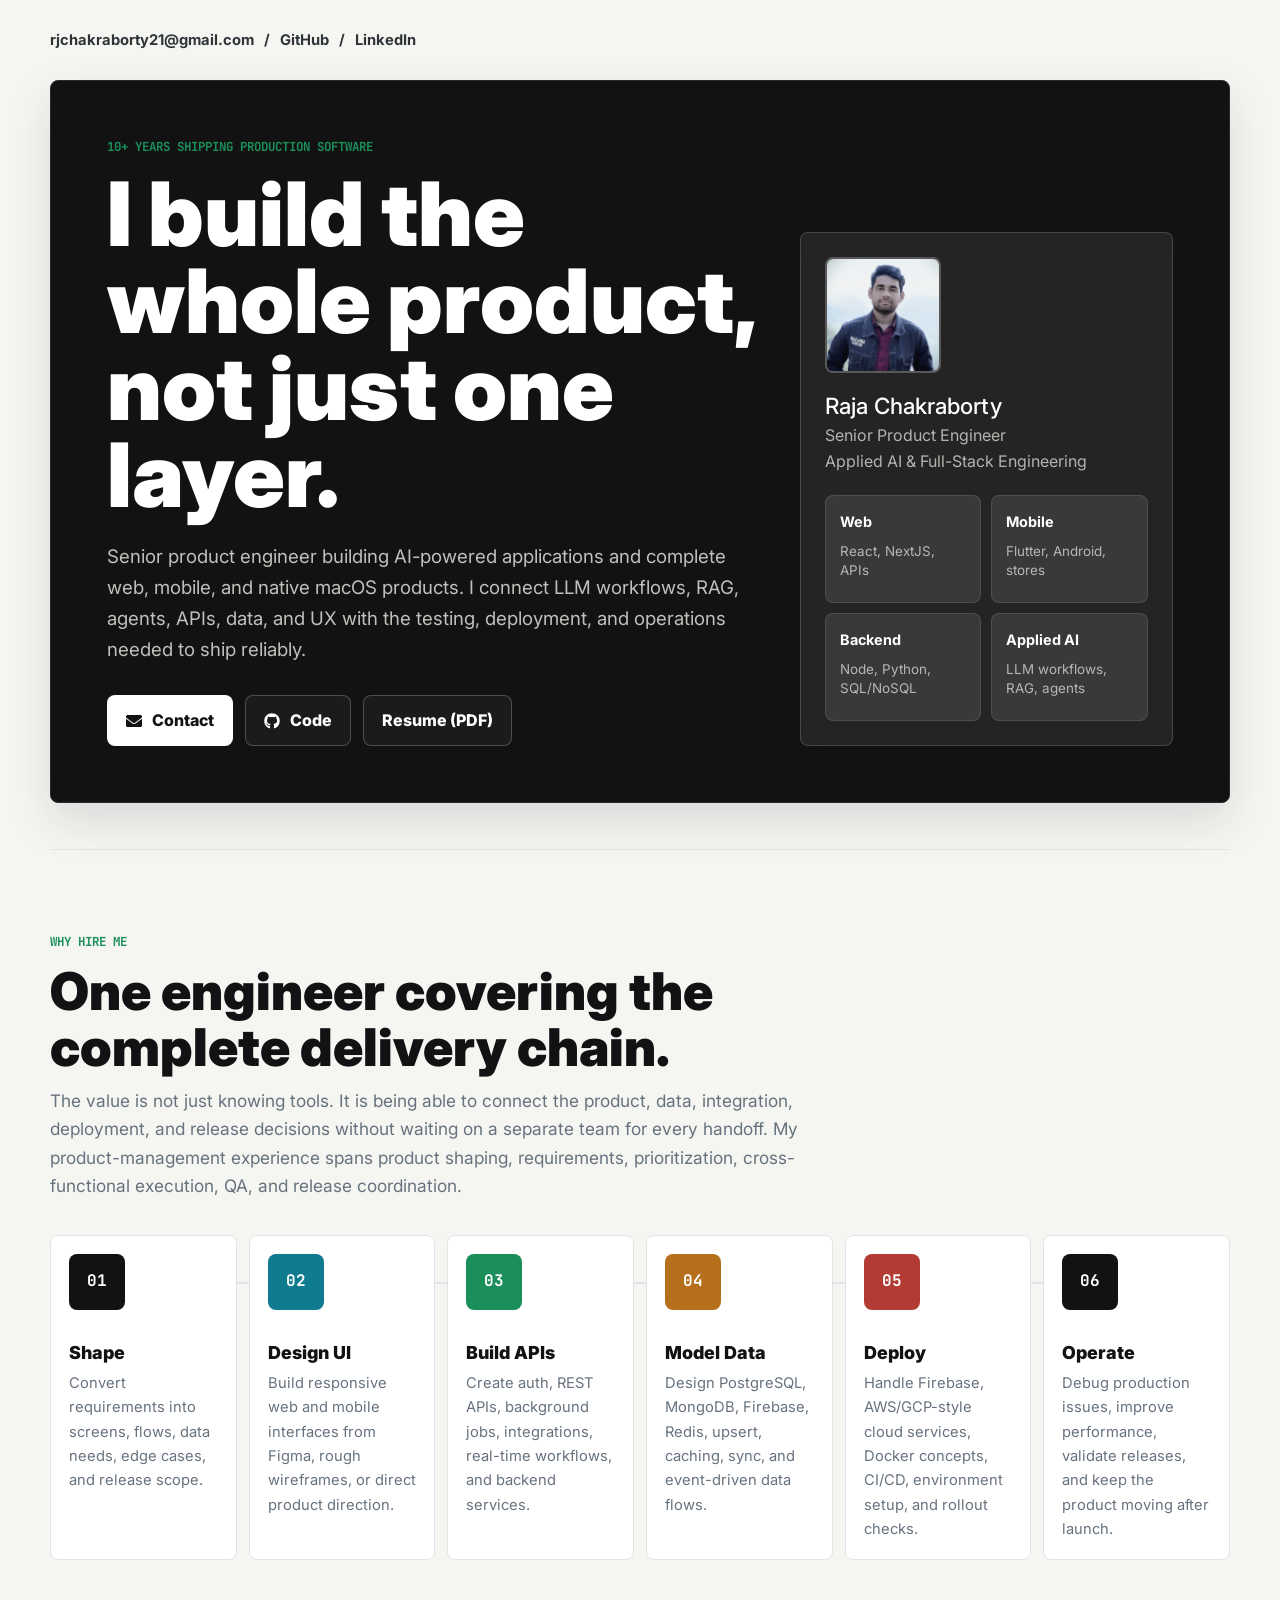
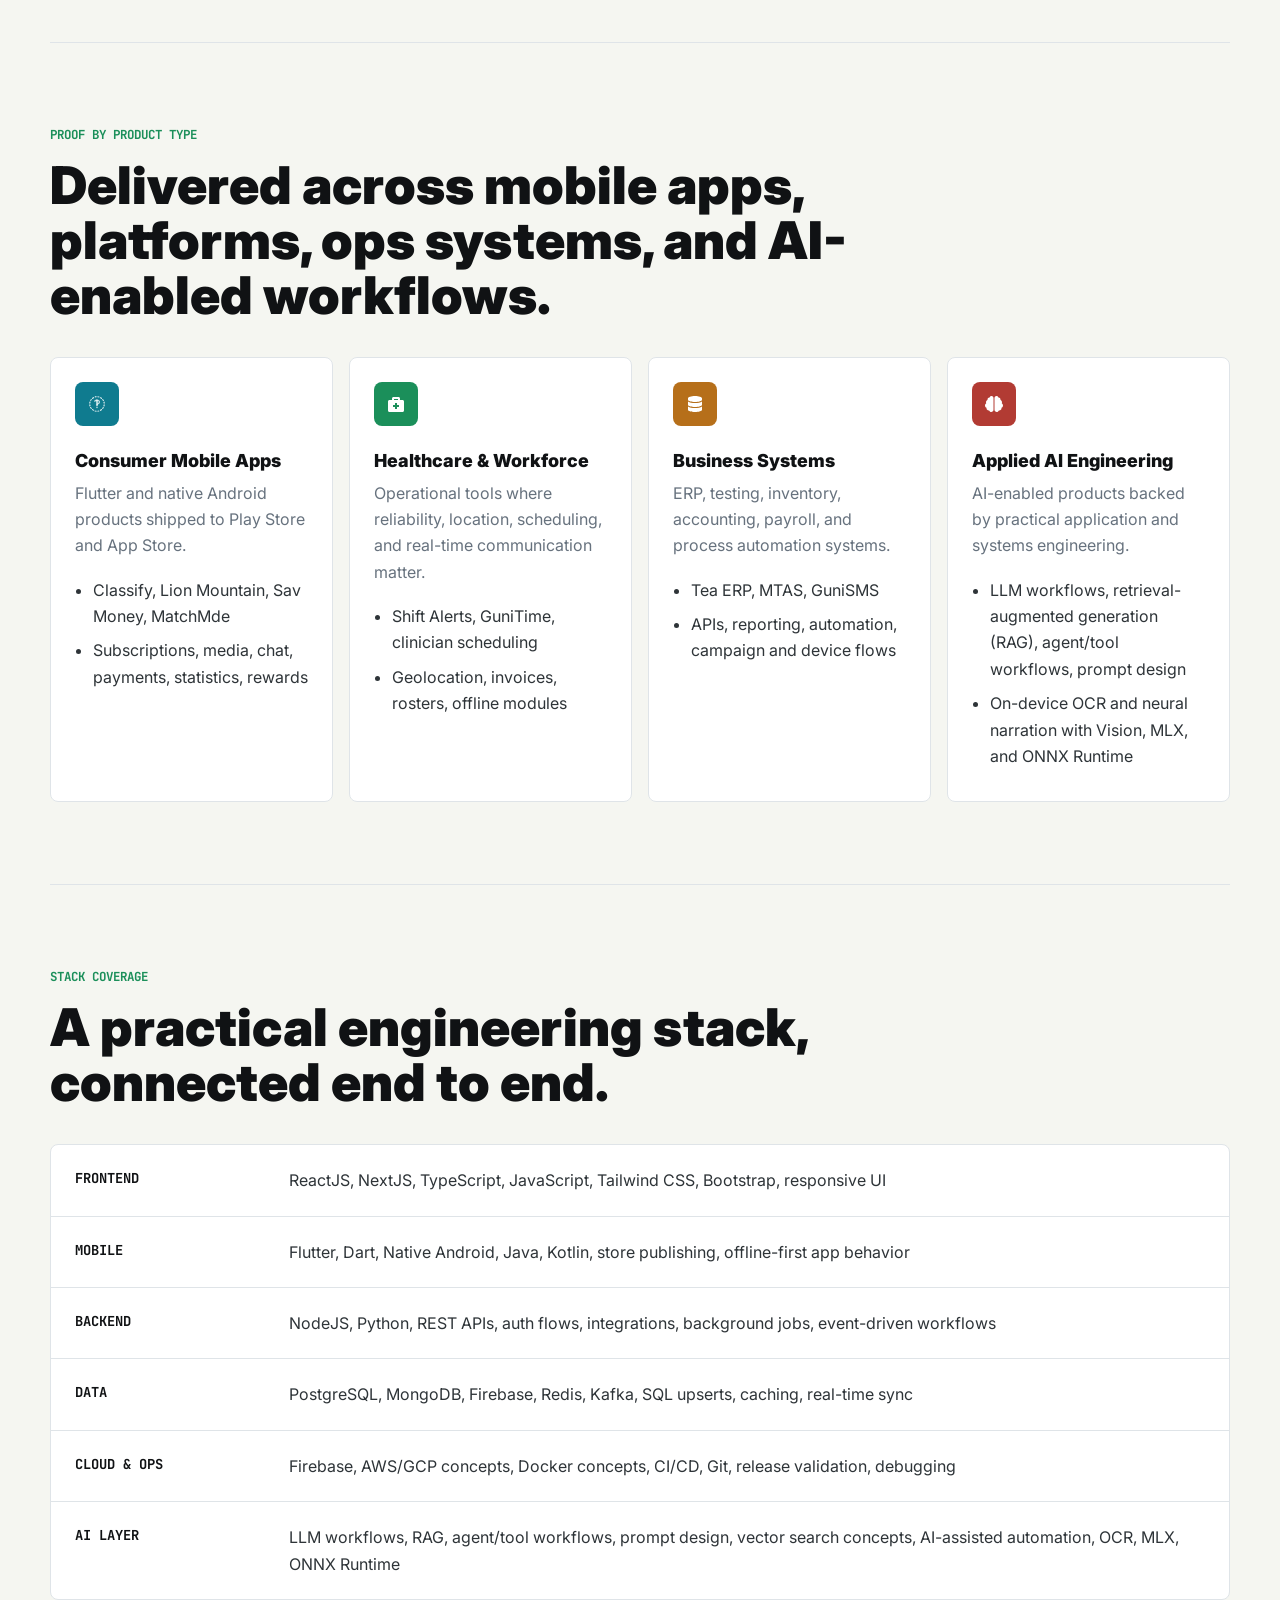
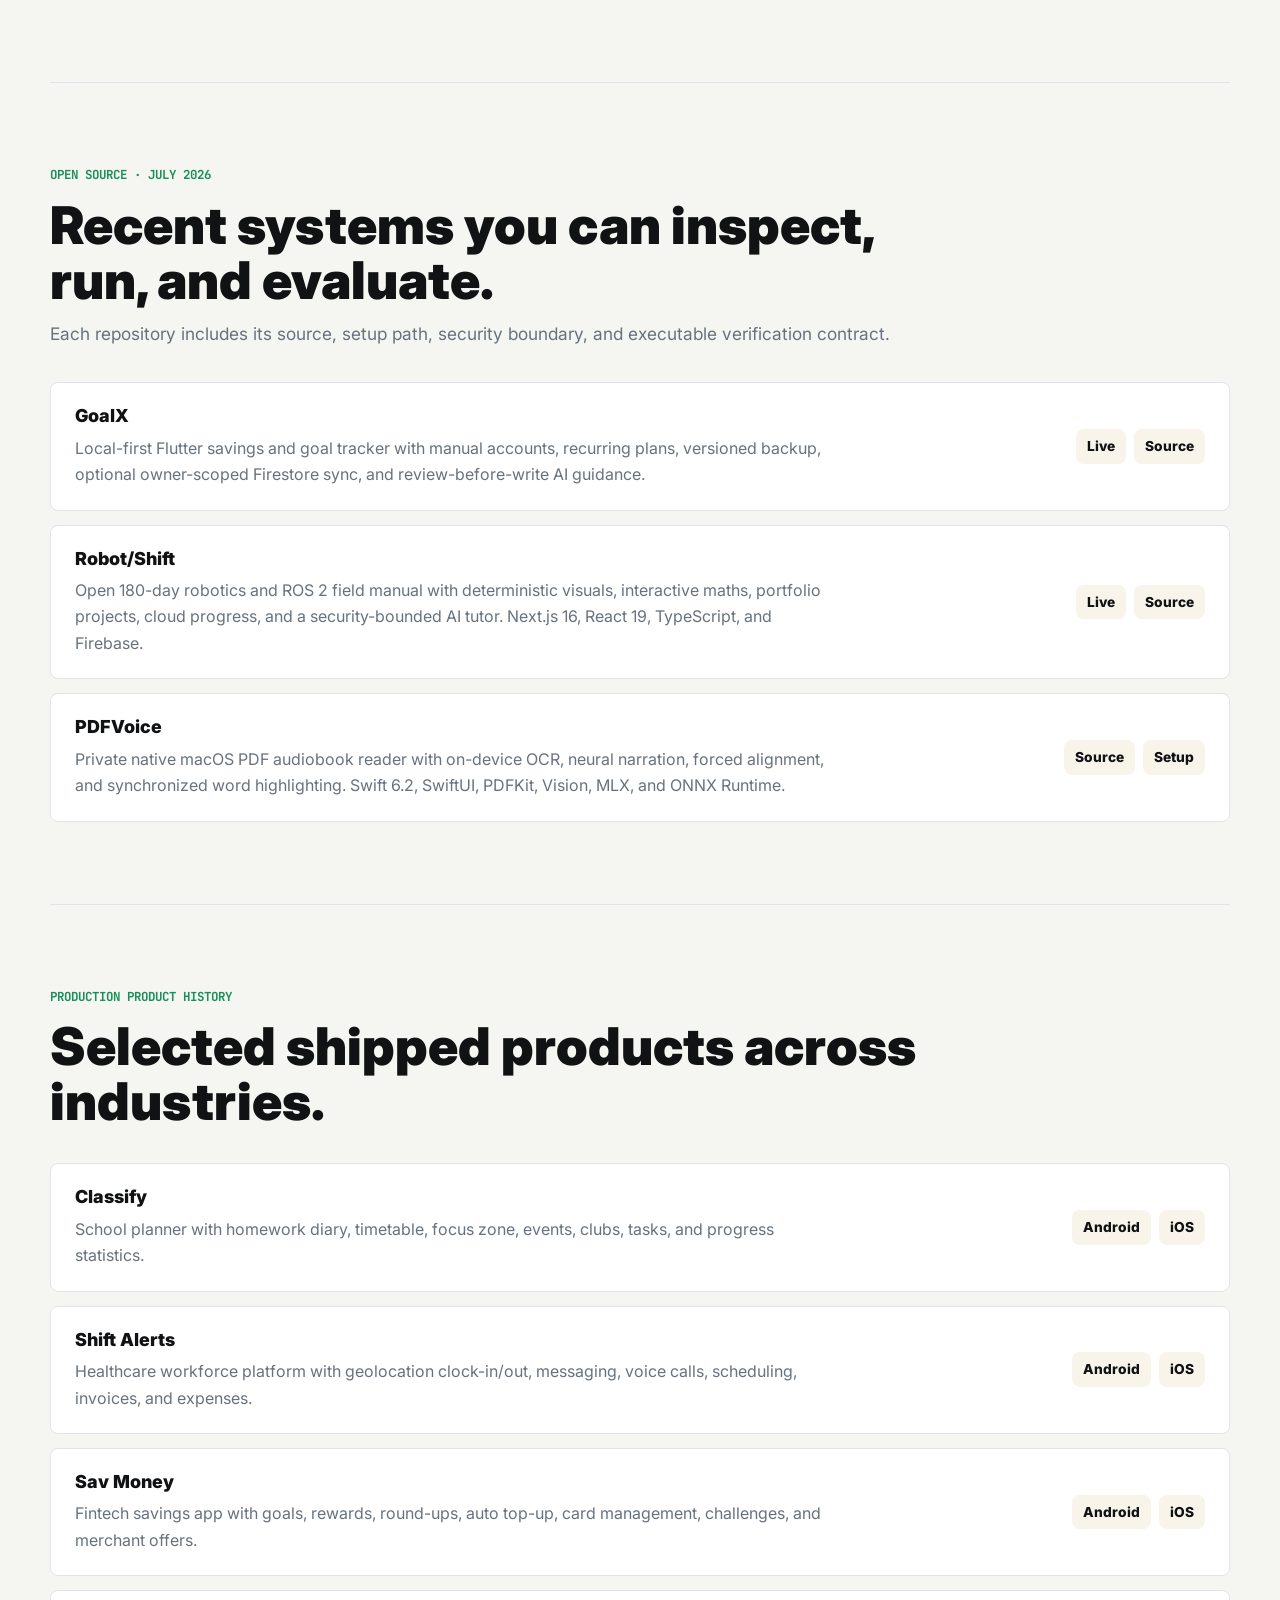
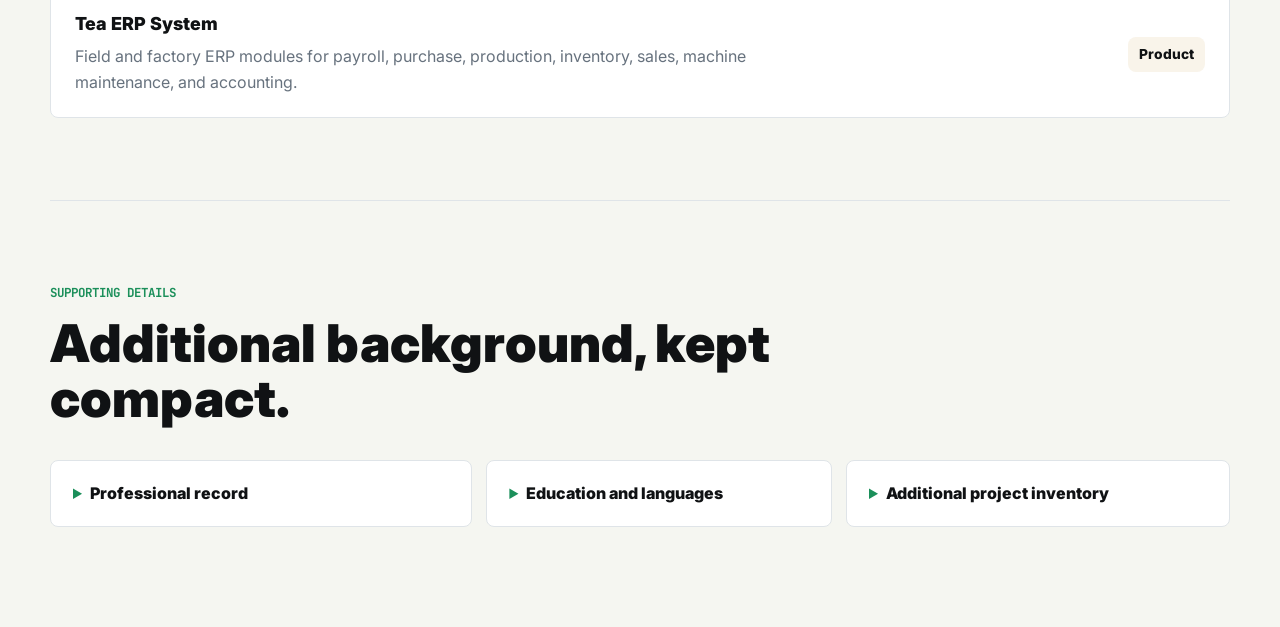
==== commit 48543226: "Add LinkedIn profile to portfolio and resume" ====
--- a/index.html
+++ b/index.html
@@ -54,7 +54,8 @@
                 "jobTitle": "Senior Product Engineer",
                 "email": "mailto:rjchakraborty21@gmail.com",
                 "sameAs": [
-                    "https://github.com/rjchakraborty"
+                    "https://github.com/rjchakraborty",
+                    "https://www.linkedin.com/in/rjchakraborty21/"
                 ],
                 "knowsAbout": [
                     "Full-stack product engineering",
@@ -109,6 +110,8 @@
                 <a href="mailto:rjchakraborty21@gmail.com">rjchakraborty21@gmail.com</a>
                 <span aria-hidden="true">/</span>
                 <a href="https://github.com/rjchakraborty" target="_blank" rel="noopener">GitHub</a>
+                <span aria-hidden="true">/</span>
+                <a href="https://www.linkedin.com/in/rjchakraborty21/" target="_blank" rel="noopener">LinkedIn</a>
             </nav>
 
             <div class="hero-grid">
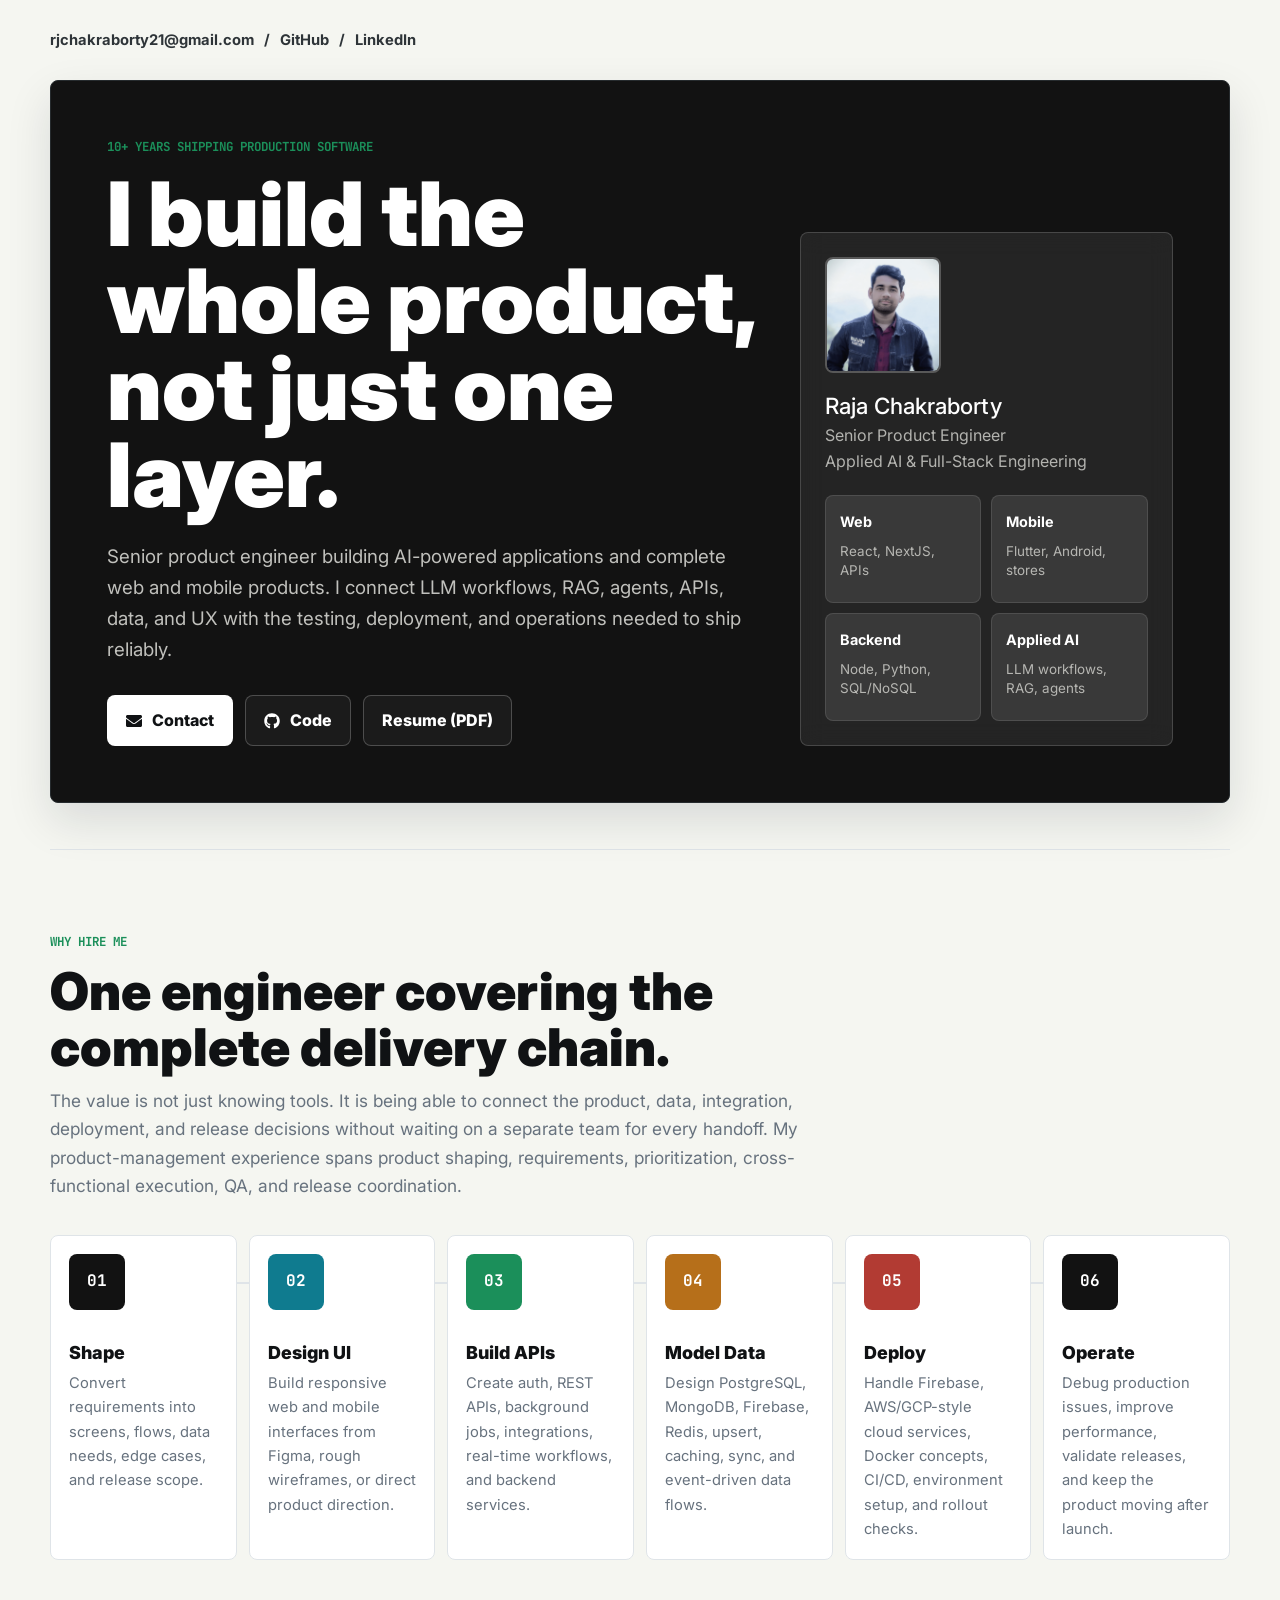
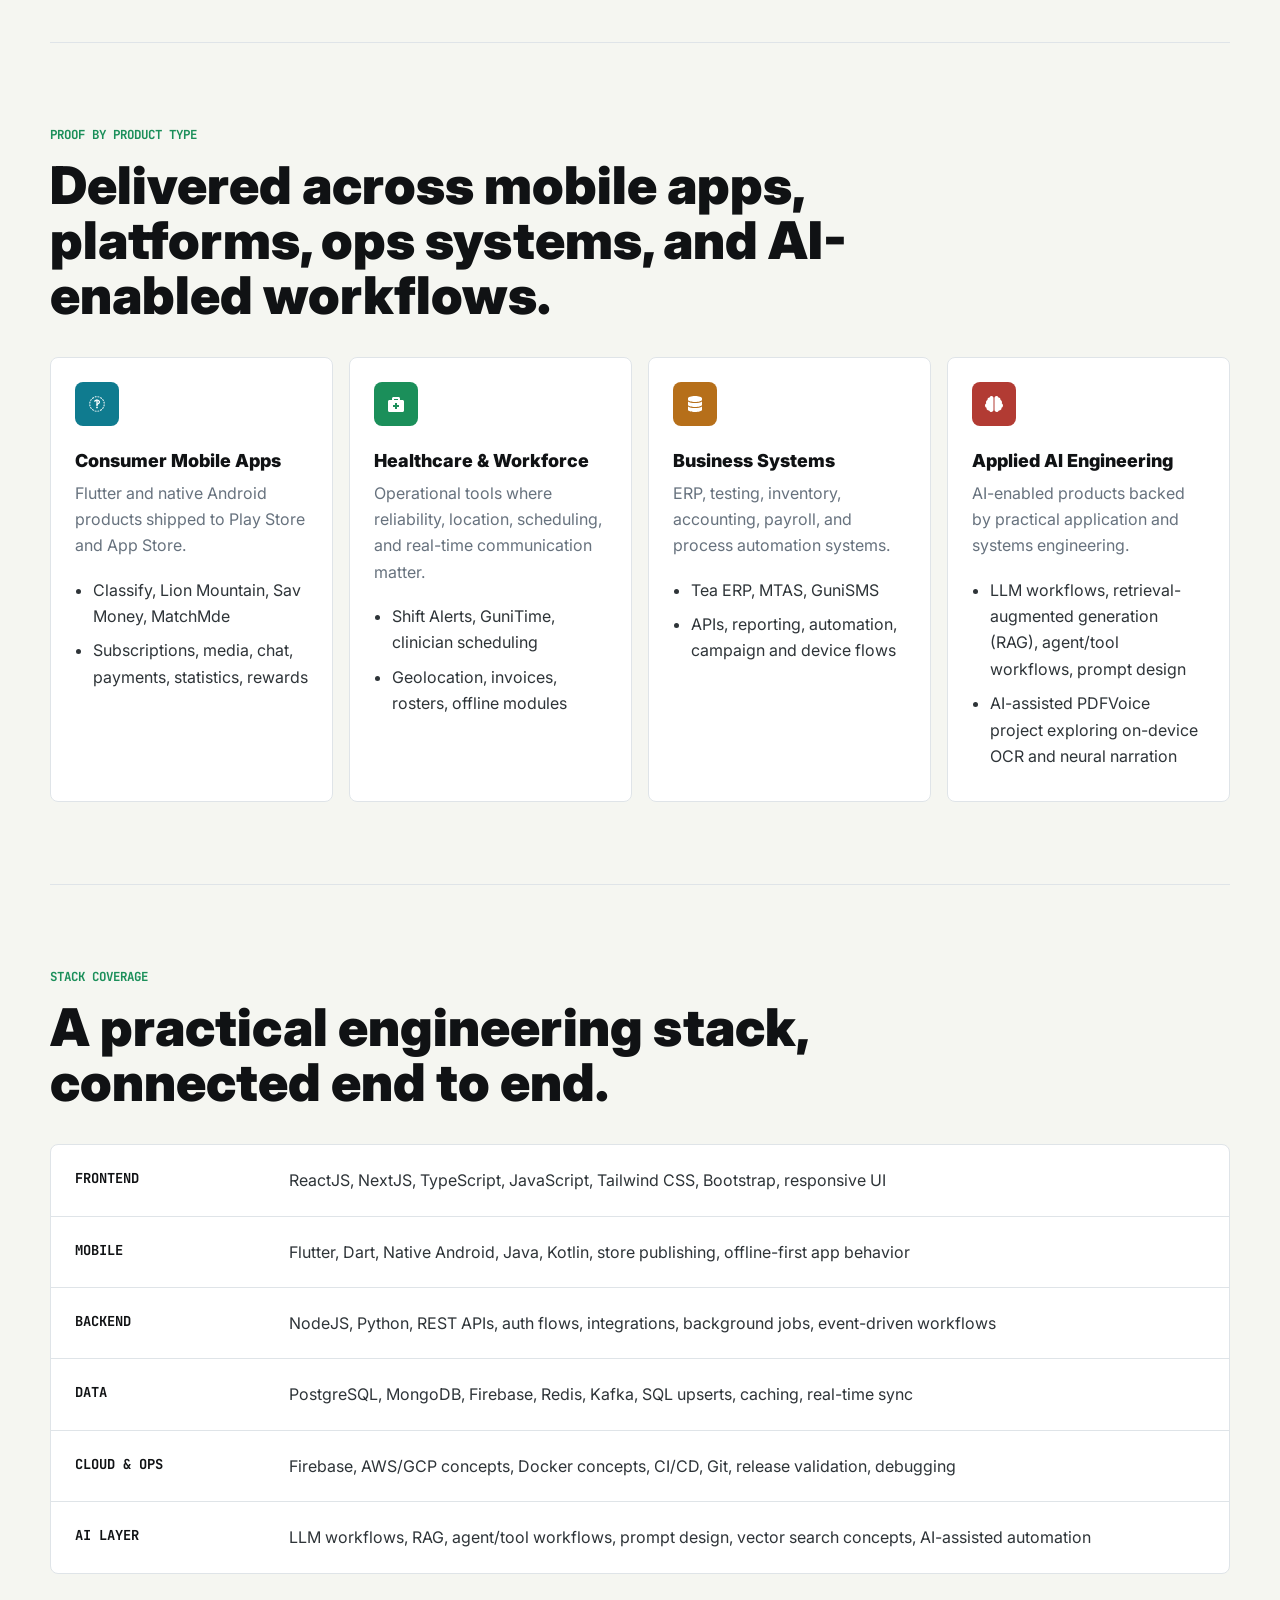
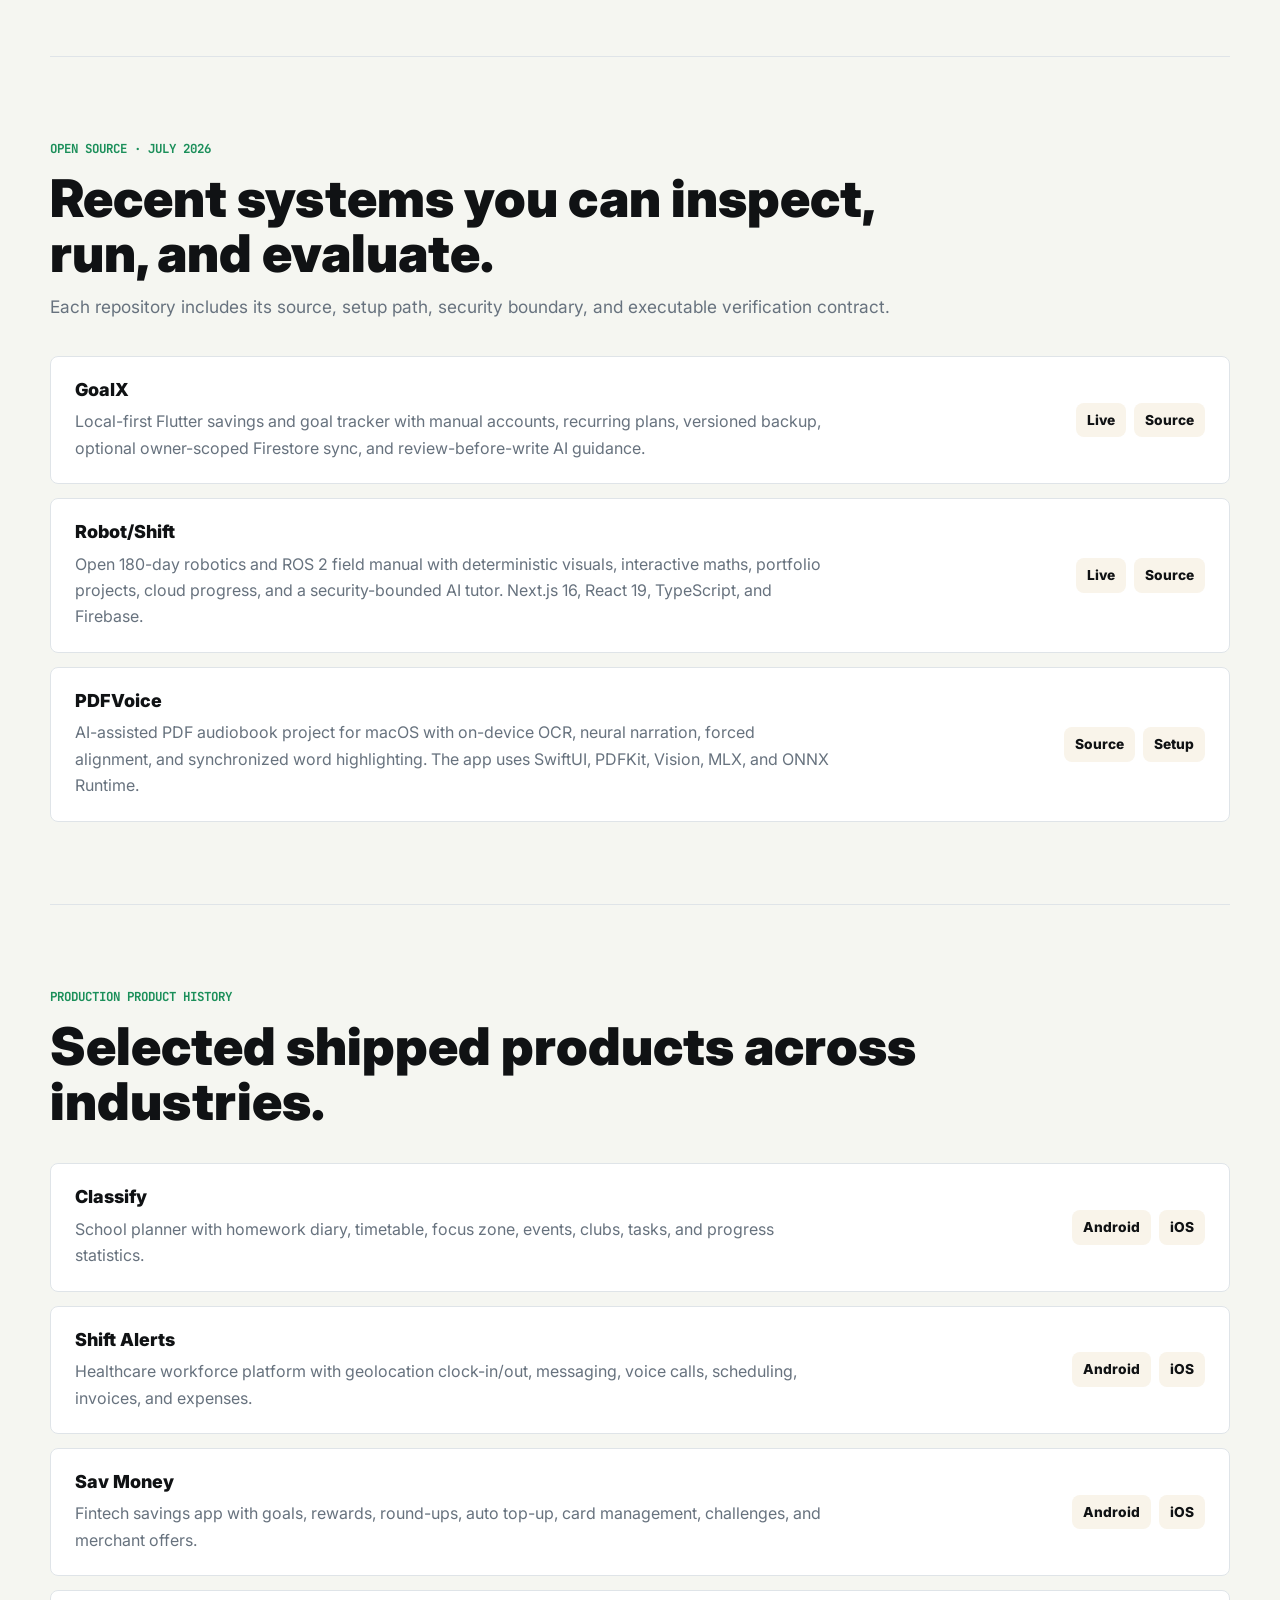
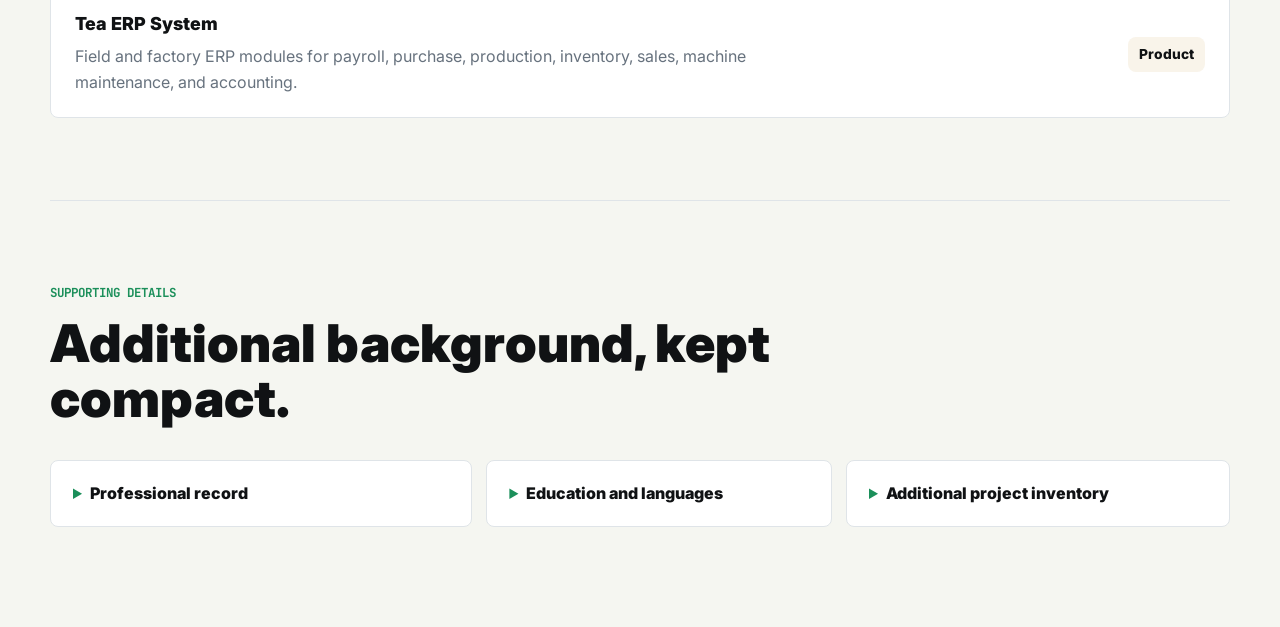
==== commit 8b6d54cc: "Correct macOS expertise claims in portfolio and resume" ====
--- a/index.html
+++ b/index.html
@@ -5,22 +5,22 @@
     <meta charset="utf-8">
     <meta http-equiv="X-UA-Compatible" content="IE=edge">
     <meta name="viewport" content="width=device-width, initial-scale=1.0">
-    <meta name="description" content="Raja (RJ) Chakraborty: senior product engineer with 10+ years shipping software. Applied AI, LLM workflows, RAG, agents, full-stack and native products. Explore projects and download the resume.">
+    <meta name="description" content="Raja (RJ) Chakraborty: senior product engineer with 10+ years shipping software. Applied AI, LLM workflows, RAG, agents, web and mobile products. Explore projects and download the resume.">
     <meta name="author" content="Raja Chakraborty">
-    <meta name="keywords" content="Raja Chakraborty, RJ Chakraborty, Senior Product Engineer, Senior Software Engineer, Full Stack Developer, Mobile App Developer, Flutter, TypeScript, React, Next.js, Node.js, Python, Firebase, PostgreSQL, Applied AI Engineer, Robotics, ROS 2, Swift, SwiftUI, macOS Developer">
+    <meta name="keywords" content="Raja Chakraborty, RJ Chakraborty, Senior Product Engineer, Senior Software Engineer, Full Stack Developer, Mobile App Developer, Flutter, TypeScript, React, Next.js, Node.js, Python, Firebase, PostgreSQL, Applied AI Engineer, Robotics, ROS 2">
     <meta name="robots" content="index, follow">
     <meta name="theme-color" content="#121212">
     <link rel="canonical" href="https://rjchakraborty.github.io/">
 
     <meta itemprop="name" content="Raja (RJ) Chakraborty - Senior Product Engineer &amp; Applied AI">
-    <meta itemprop="description" content="10+ years building complete, verified products across web, mobile, backend, data, cloud, applied AI, and native macOS.">
+    <meta itemprop="description" content="10+ years building complete, verified products across web, mobile, backend, data, cloud, and applied AI.">
     <meta itemprop="image" content="https://rjchakraborty.github.io/assets/images/profile.png">
 
     <meta property="og:type" content="profile">
     <meta property="og:locale" content="en_IN">
     <meta property="og:site_name" content="Raja Chakraborty">
     <meta property="og:title" content="Raja (RJ) Chakraborty - Senior Product Engineer &amp; Applied AI">
-    <meta property="og:description" content="10+ years shipping complete web, mobile, backend, data, cloud, applied-AI, and native macOS products. See recent open-source work: GoalX, Robot/Shift, and PDFVoice.">
+    <meta property="og:description" content="10+ years shipping complete web, mobile, backend, data, cloud, and applied-AI products. See recent open-source work: GoalX, Robot/Shift, and PDFVoice.">
     <meta property="og:url" content="https://rjchakraborty.github.io/">
     <meta property="og:image" content="https://rjchakraborty.github.io/assets/images/profile.png">
     <meta property="og:image:alt" content="Raja Chakraborty">
@@ -29,7 +29,7 @@
 
     <meta name="twitter:card" content="summary">
     <meta name="twitter:title" content="Raja (RJ) Chakraborty - Senior Product Engineer &amp; Applied AI">
-    <meta name="twitter:description" content="Senior product engineer shipping verified web, mobile, backend, data, cloud, applied-AI, and native macOS systems end to end.">
+    <meta name="twitter:description" content="Senior product engineer shipping verified web, mobile, backend, data, cloud, and applied-AI systems end to end.">
     <meta name="twitter:image" content="https://rjchakraborty.github.io/assets/images/profile.png">
 
     <title>Raja (RJ) Chakraborty | Senior Product Engineer &amp; Applied AI</title>
@@ -66,8 +66,7 @@
                     "PostgreSQL",
                     "Applied AI",
                     "Robotics software",
-                    "End-to-end testing",
-                    "Swift and SwiftUI"
+                    "End-to-end testing"
                 ]
             },
             {
@@ -119,7 +118,7 @@
                     <p class="eyebrow">10+ years shipping production software</p>
                     <h1 id="intro-title">I build the whole product, not just one layer.</h1>
                     <p class="hero-lede">
-                        Senior product engineer building AI-powered applications and complete web, mobile, and native macOS products.
+                        Senior product engineer building AI-powered applications and complete web and mobile products.
                         I connect LLM workflows, RAG, agents, APIs, data, and UX with the testing, deployment, and operations needed to ship reliably.
                     </p>
                     <div class="hero-actions" aria-label="Primary contact links">
@@ -248,7 +247,7 @@
                     <p>AI-enabled products backed by practical application and systems engineering.</p>
                     <ul>
                         <li>LLM workflows, retrieval-augmented generation (RAG), agent/tool workflows, prompt design</li>
-                        <li>On-device OCR and neural narration with Vision, MLX, and ONNX Runtime</li>
+                        <li>AI-assisted PDFVoice project exploring on-device OCR and neural narration</li>
                     </ul>
                 </article>
             </div>
@@ -283,7 +282,7 @@
                 </div>
                 <div class="stack-row">
                     <span>AI Layer</span>
-                    <p>LLM workflows, RAG, agent/tool workflows, prompt design, vector search concepts, AI-assisted automation, OCR, MLX, ONNX Runtime</p>
+                    <p>LLM workflows, RAG, agent/tool workflows, prompt design, vector search concepts, AI-assisted automation</p>
                 </div>
             </div>
         </section>
@@ -323,7 +322,7 @@
                 <article class="project-item">
                     <div>
                         <h3>PDFVoice</h3>
-                        <p>Private native macOS PDF audiobook reader with on-device OCR, neural narration, forced alignment, and synchronized word highlighting. Swift 6.2, SwiftUI, PDFKit, Vision, MLX, and ONNX Runtime.</p>
+                        <p>AI-assisted PDF audiobook project for macOS with on-device OCR, neural narration, forced alignment, and synchronized word highlighting. The app uses SwiftUI, PDFKit, Vision, MLX, and ONNX Runtime.</p>
                     </div>
                     <div class="project-links">
                         <a href="https://github.com/rjchakraborty/pdfvoice" target="_blank" rel="noopener">Source</a>
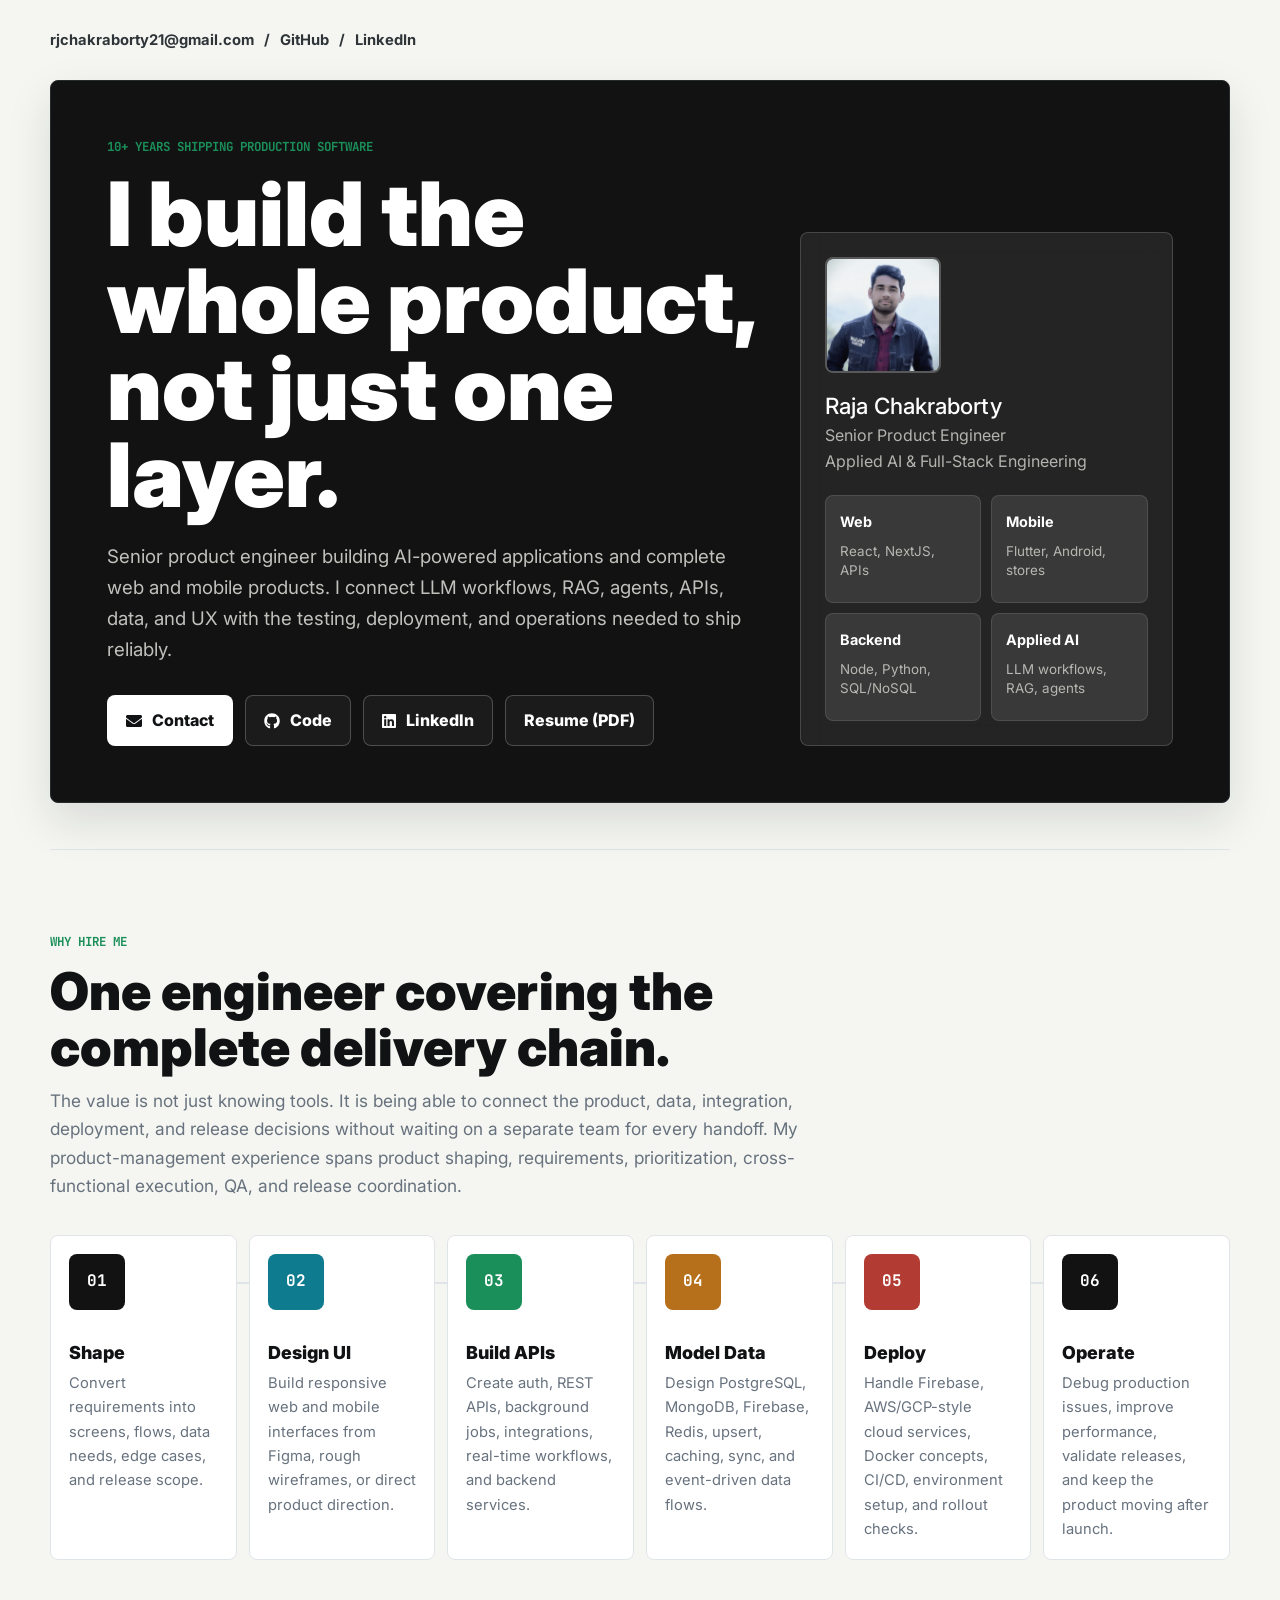
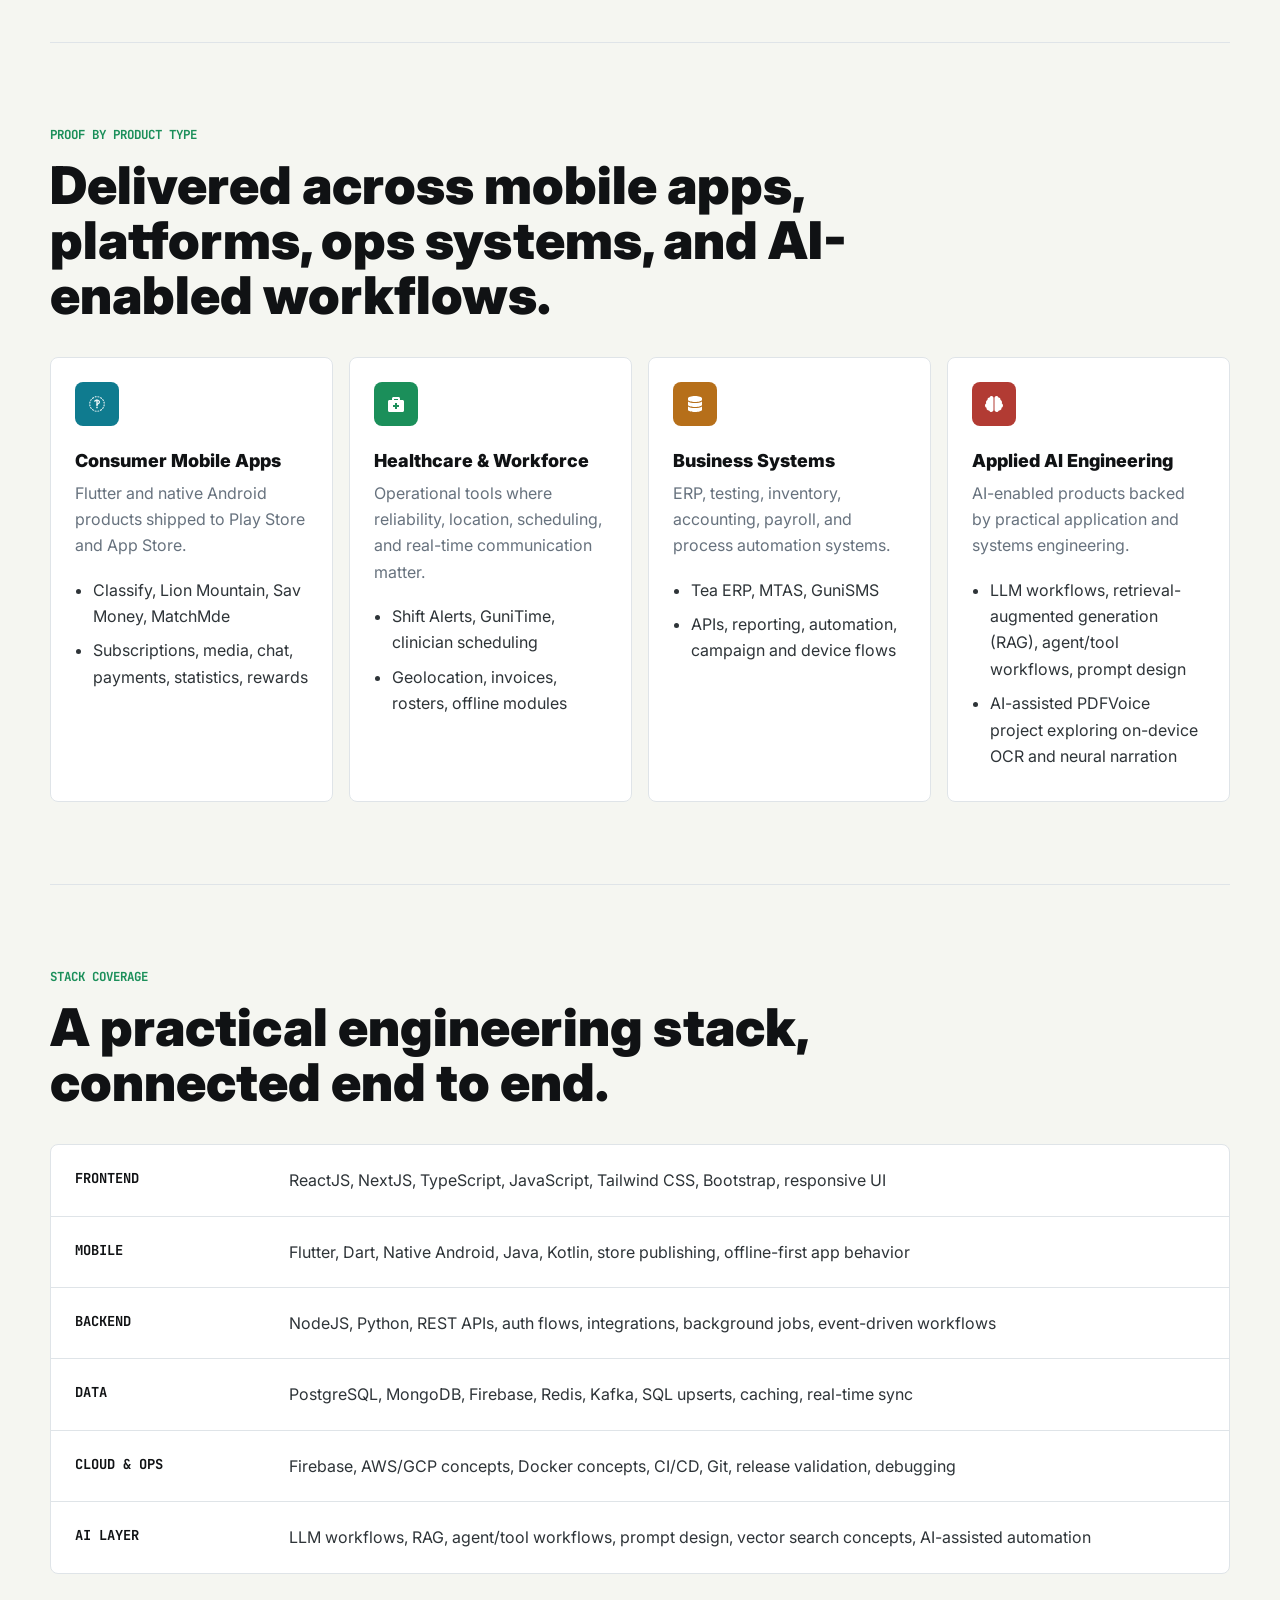
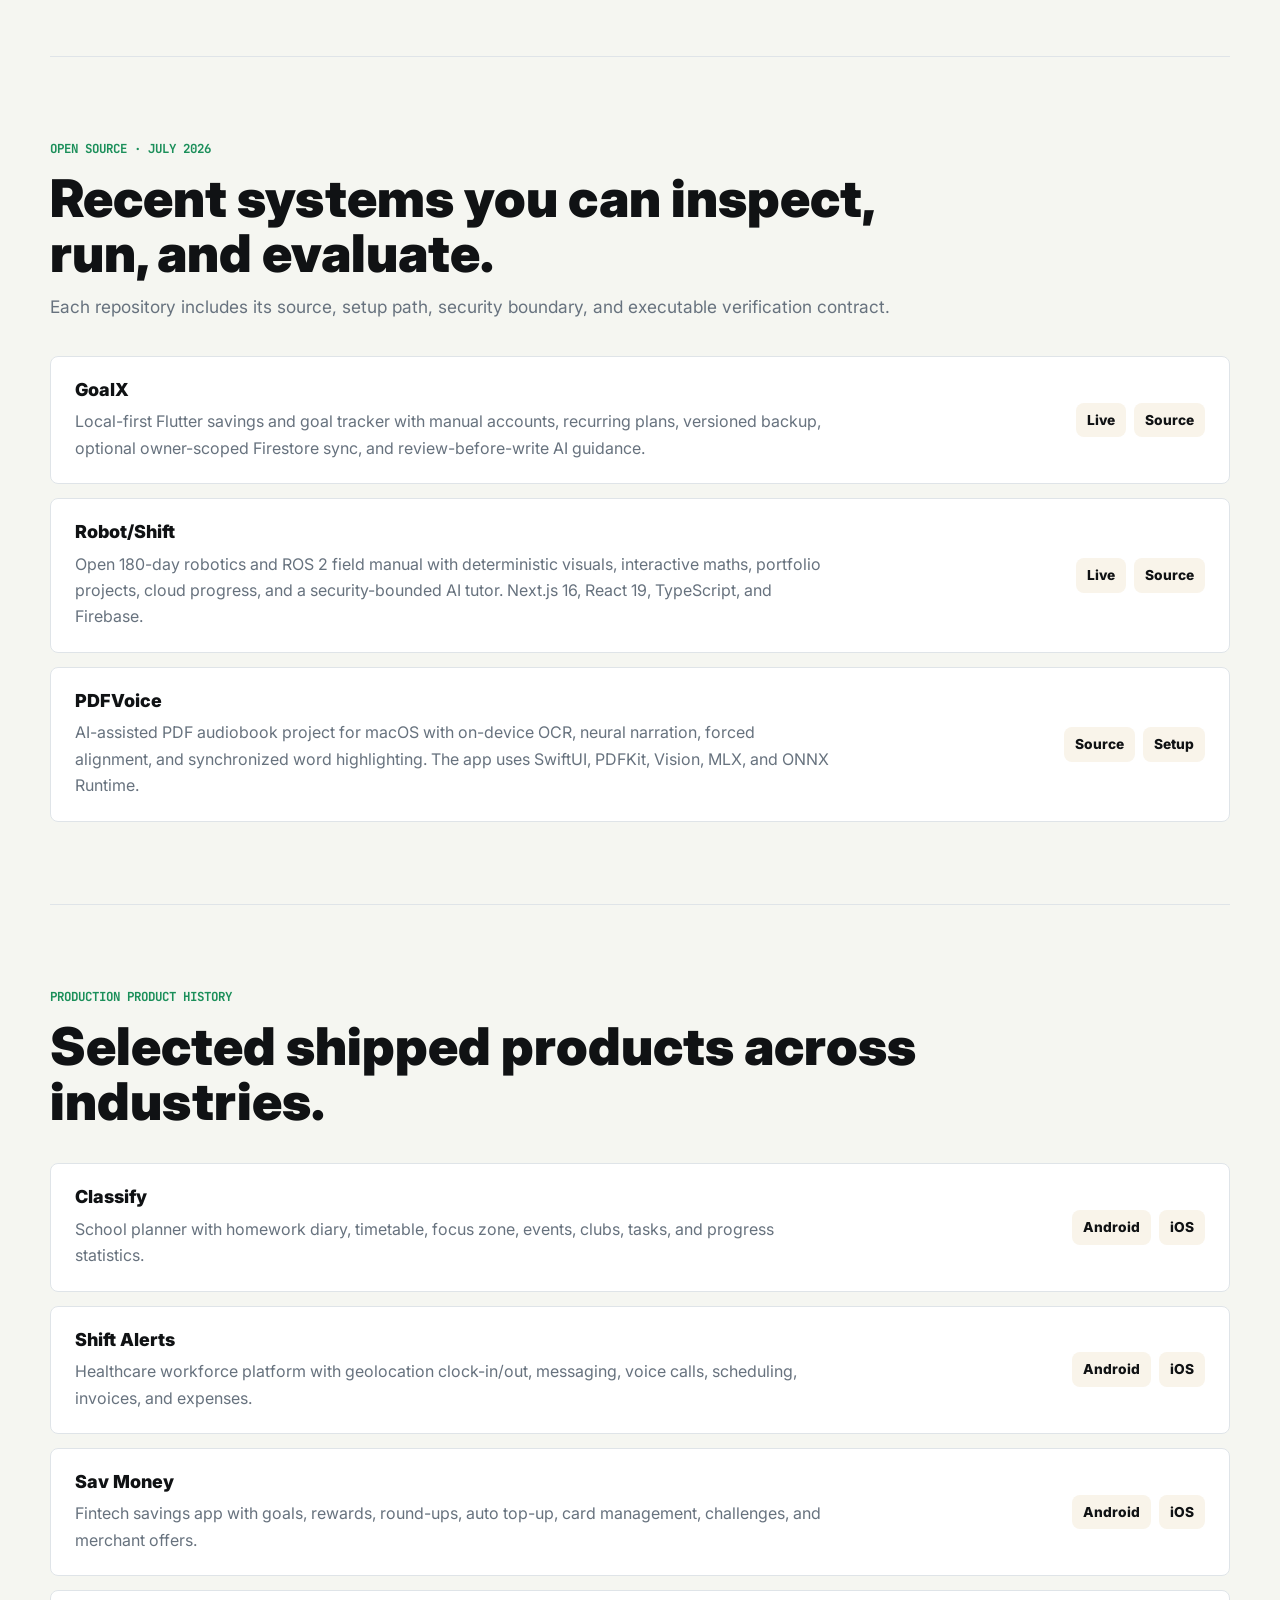
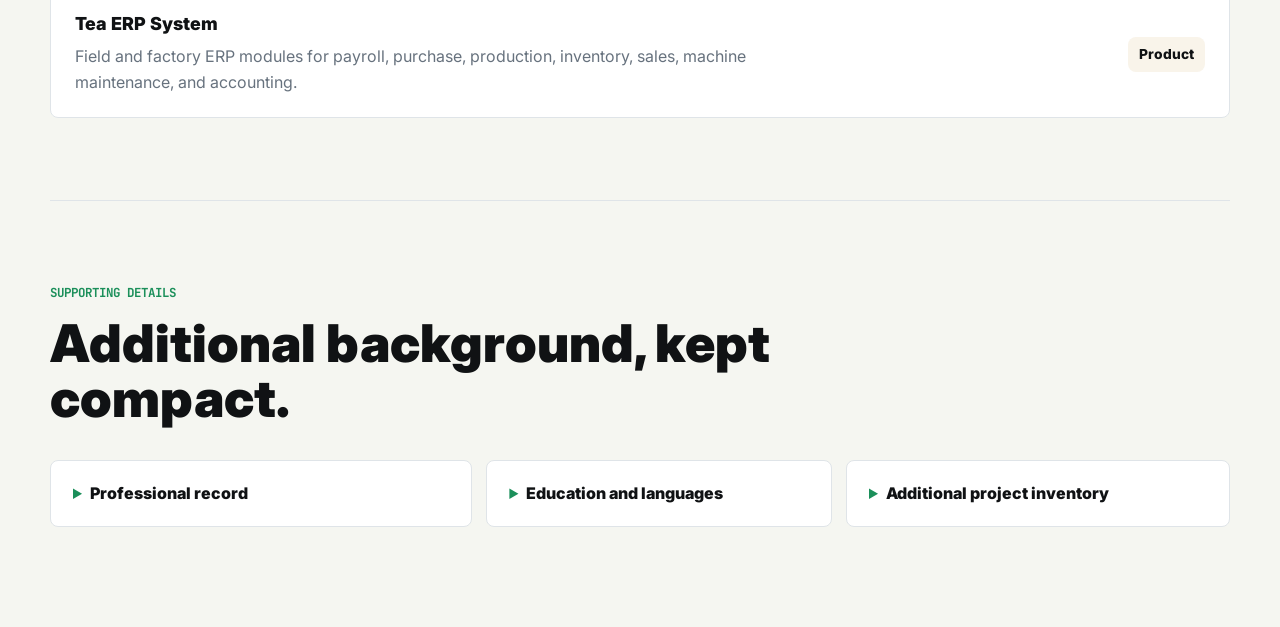
==== commit d890f045: "Show LinkedIn in portfolio hero actions" ====
--- a/index.html
+++ b/index.html
@@ -130,6 +130,10 @@
                             <i class="fab fa-github"></i>
                             Code
                         </a>
+                        <a class="button secondary" href="https://www.linkedin.com/in/rjchakraborty21/" target="_blank" rel="noopener">
+                            <i class="fab fa-linkedin"></i>
+                            LinkedIn
+                        </a>
                         <a class="button secondary" href="assets/Raja_Chakraborty_Applied_AI_Product_Engineer_Resume.pdf" download>Resume (PDF)</a>
                     </div>
                 </div>
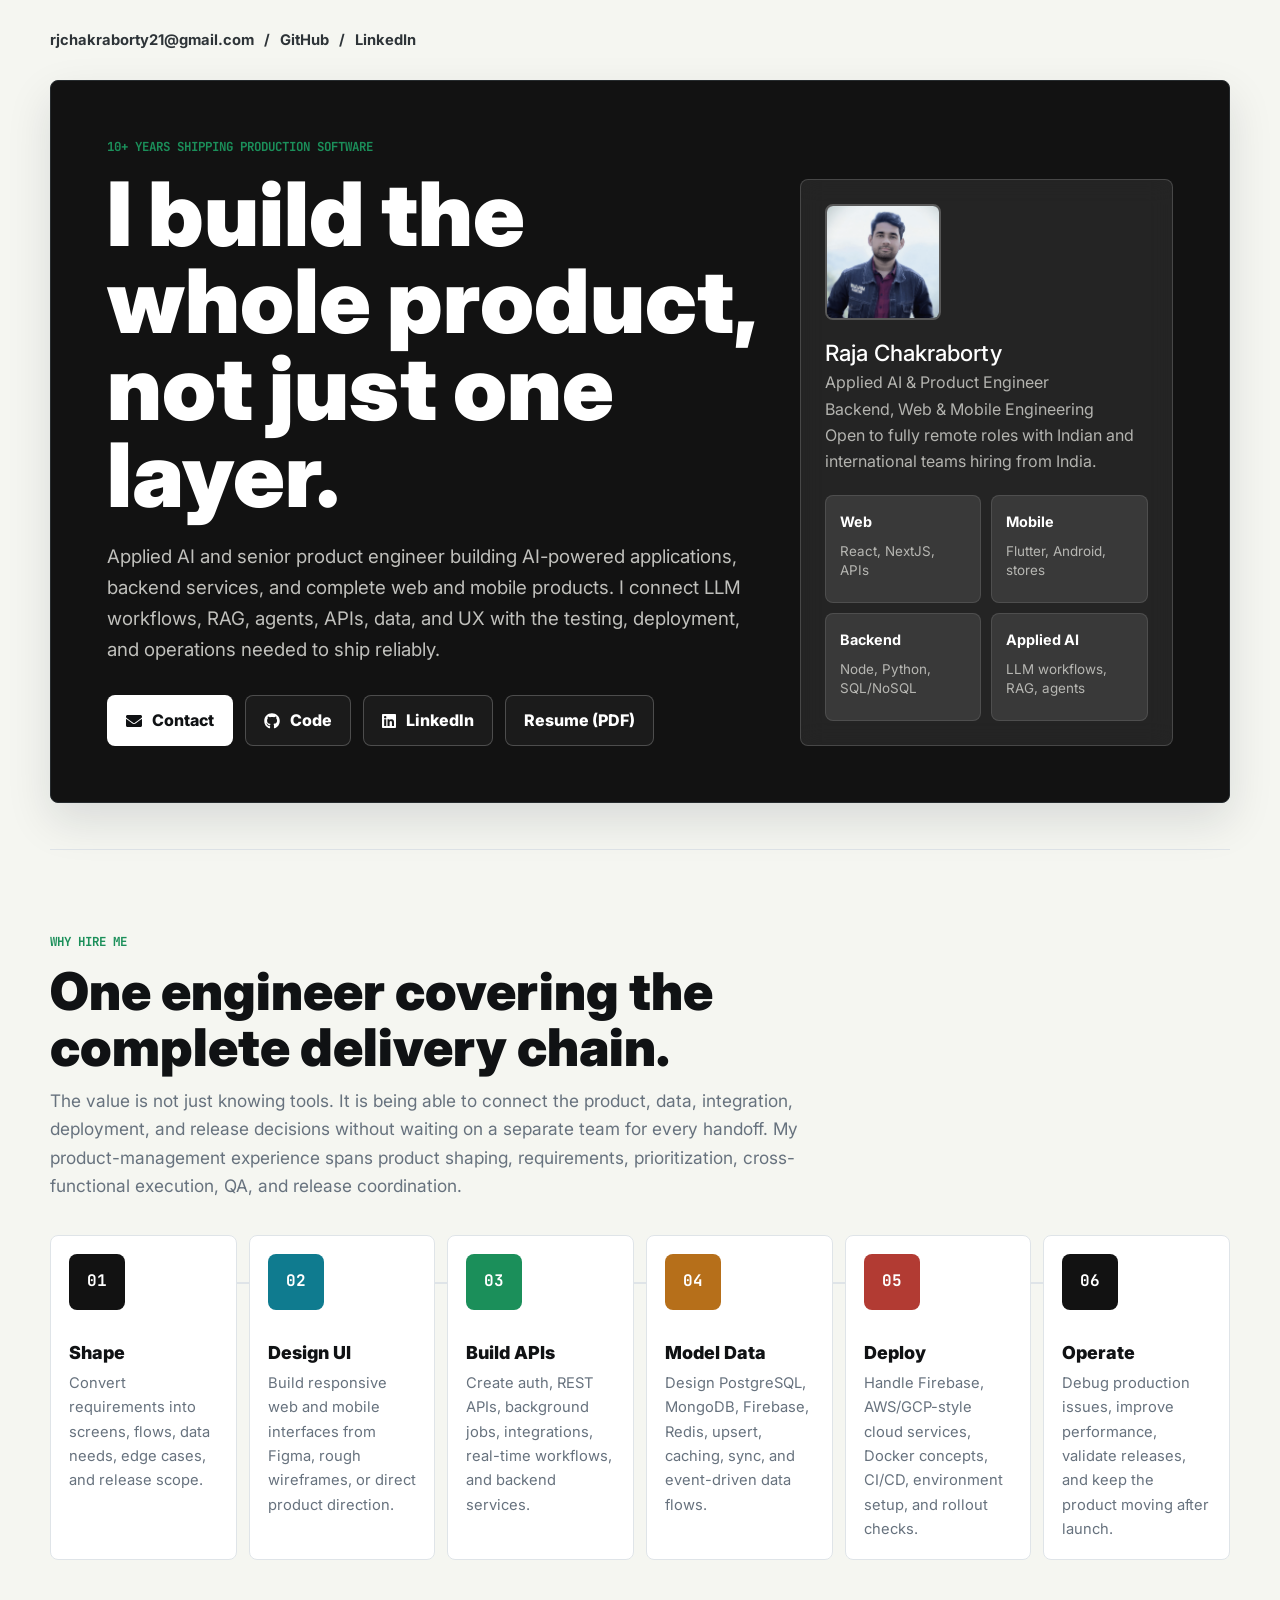
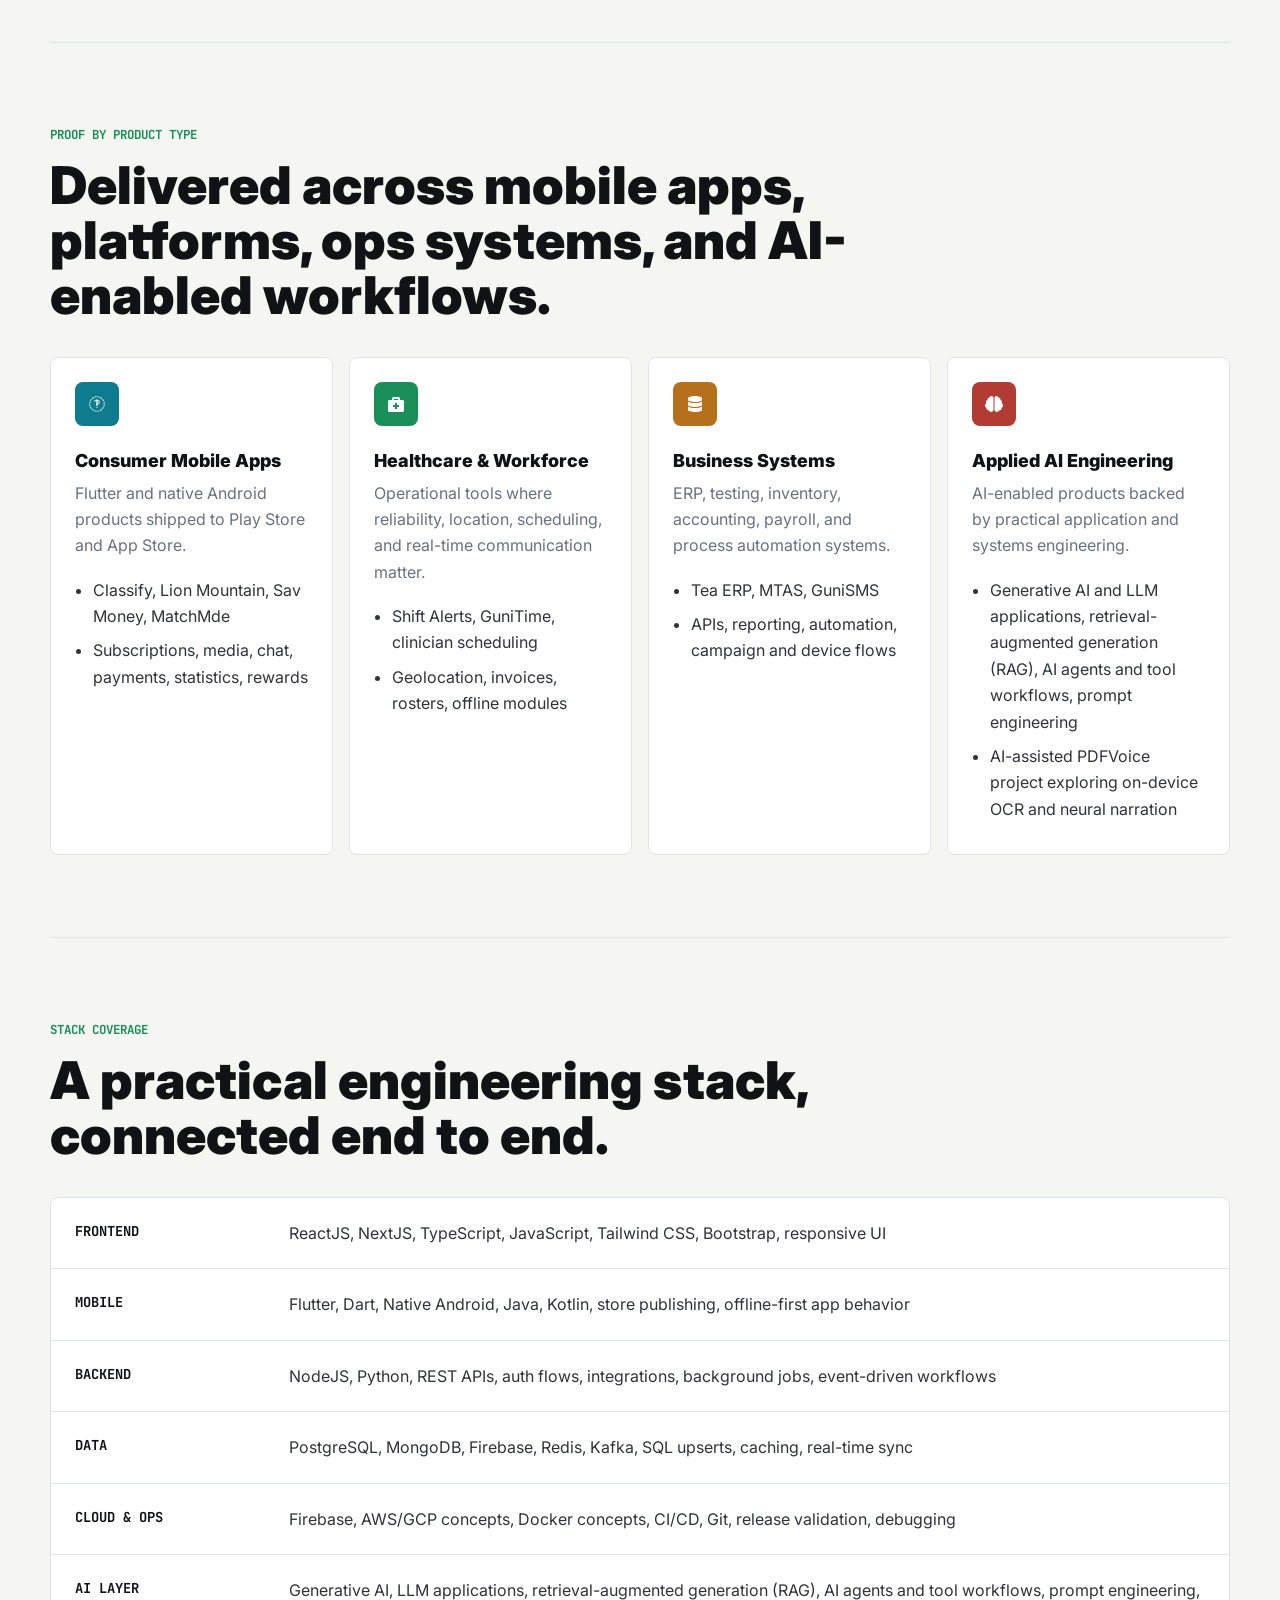
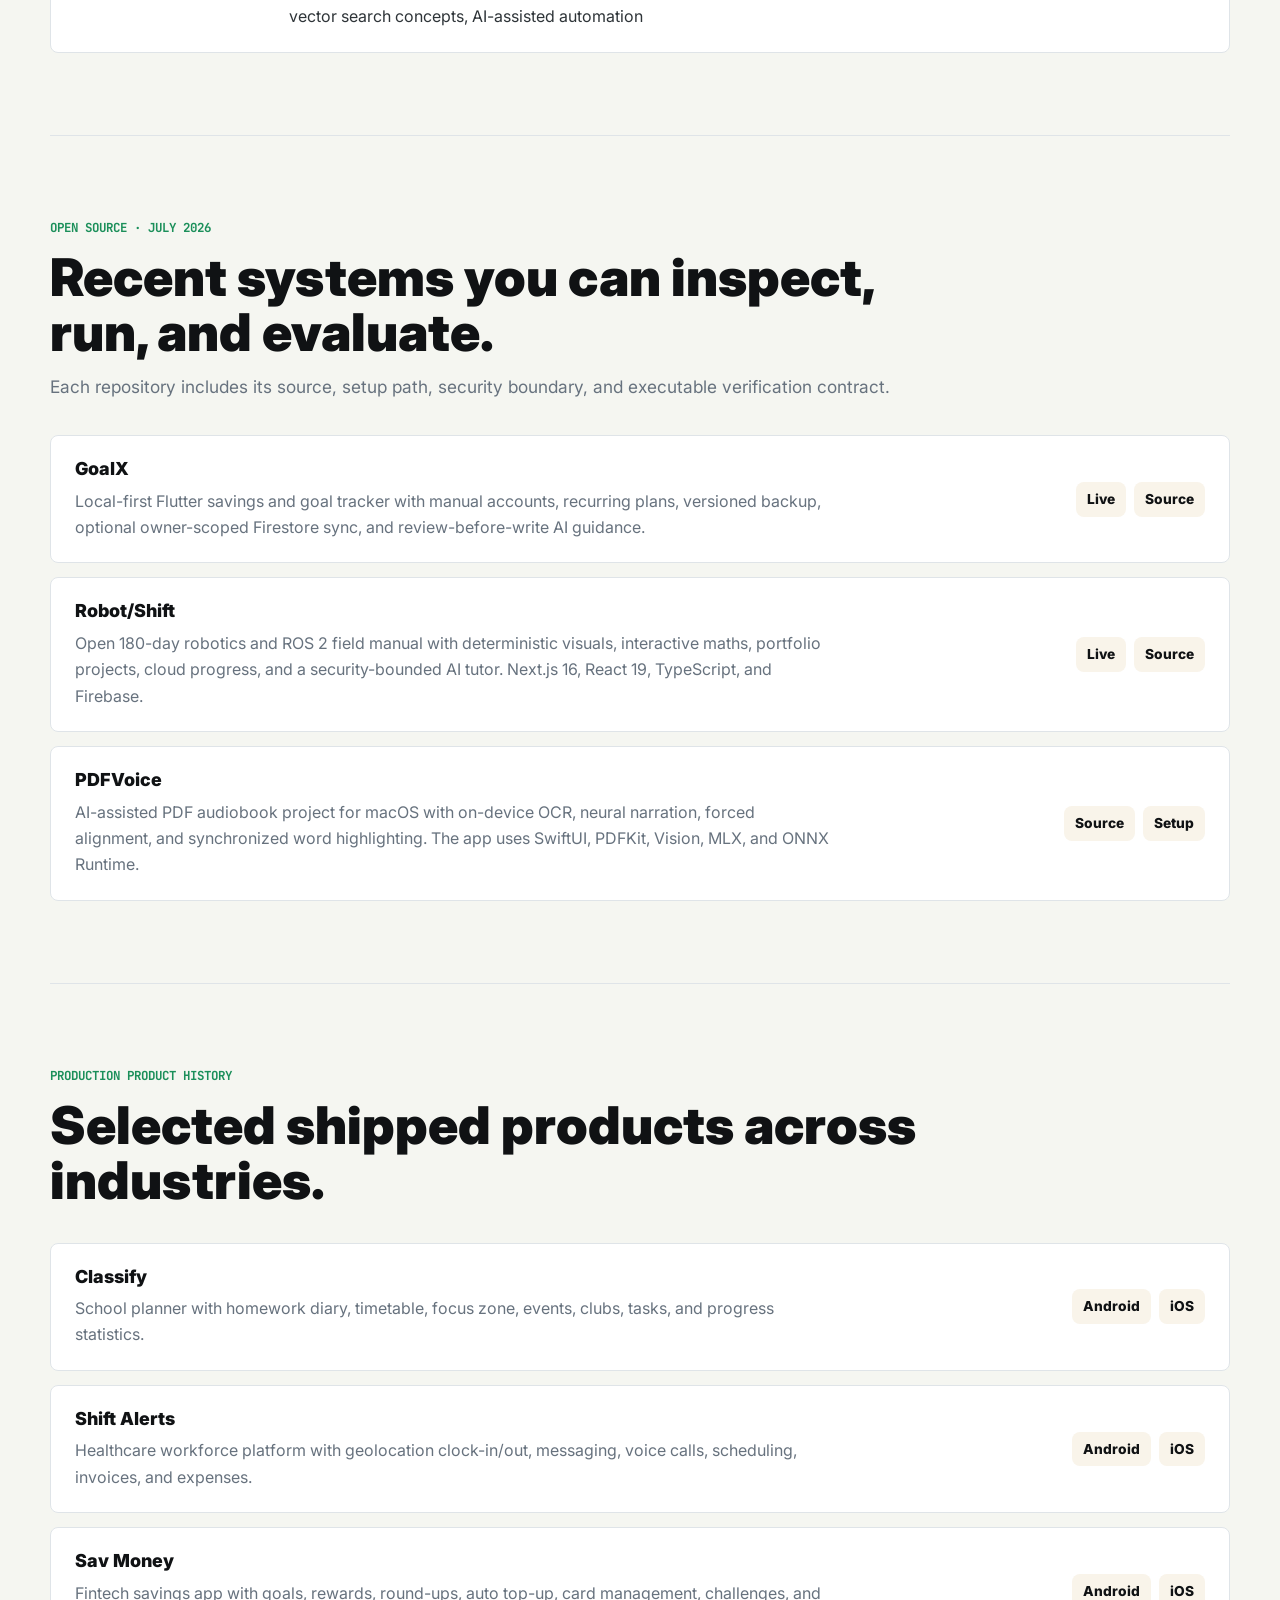
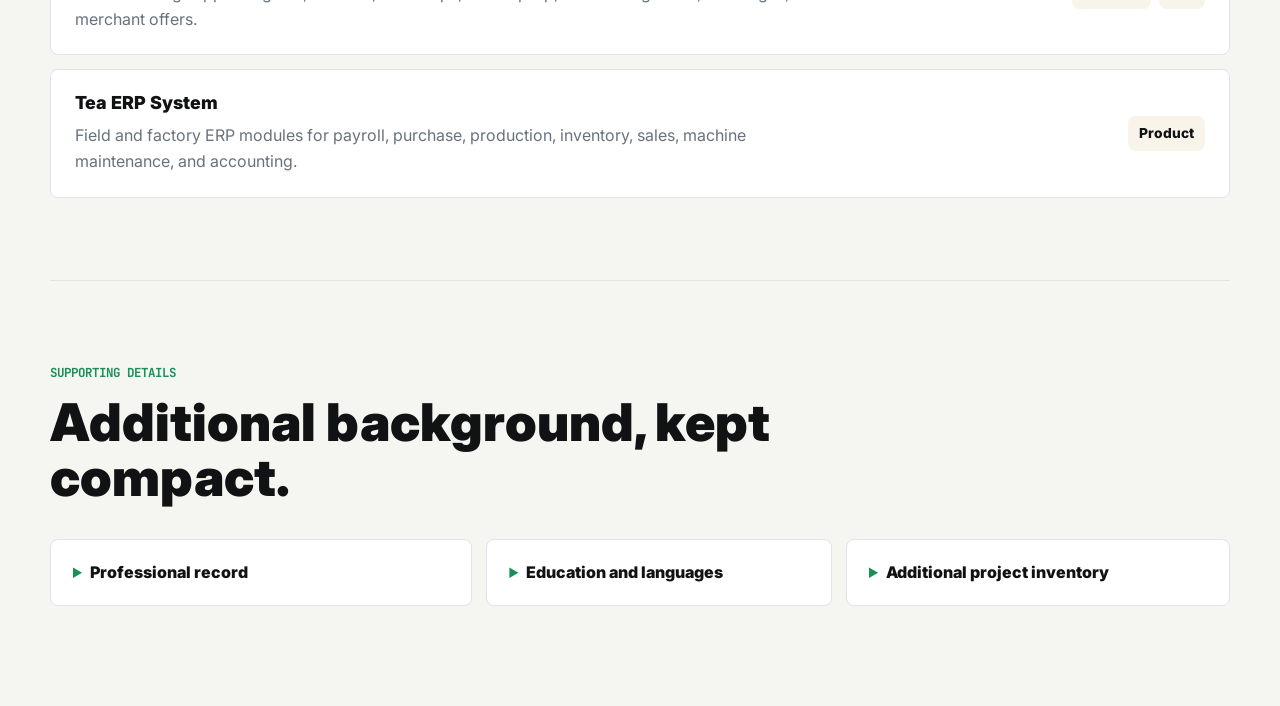
==== commit 3a4be51a: "Align AI resume and portfolio with verified career timeline" ====
--- a/index.html
+++ b/index.html
@@ -7,7 +7,7 @@
     <meta name="viewport" content="width=device-width, initial-scale=1.0">
     <meta name="description" content="Raja (RJ) Chakraborty: senior product engineer with 10+ years shipping software. Applied AI, LLM workflows, RAG, agents, web and mobile products. Explore projects and download the resume.">
     <meta name="author" content="Raja Chakraborty">
-    <meta name="keywords" content="Raja Chakraborty, RJ Chakraborty, Senior Product Engineer, Senior Software Engineer, Full Stack Developer, Mobile App Developer, Flutter, TypeScript, React, Next.js, Node.js, Python, Firebase, PostgreSQL, Applied AI Engineer, Robotics, ROS 2">
+    <meta name="keywords" content="Raja Chakraborty, RJ Chakraborty, AI Engineer, Applied AI Engineer, Generative AI, Large Language Models, LLM Applications, Retrieval-Augmented Generation, RAG, AI Agents, Prompt Engineering, Backend Engineer, Senior Product Engineer, Full Stack Engineer, Mobile App Developer, Flutter, Android, TypeScript, React, Next.js, Node.js, Python, Firebase, PostgreSQL, MongoDB, Redis, Remote, Robotics, ROS 2">
     <meta name="robots" content="index, follow">
     <meta name="theme-color" content="#121212">
     <link rel="canonical" href="https://rjchakraborty.github.io/">
@@ -65,6 +65,13 @@
                     "Firebase",
                     "PostgreSQL",
                     "Applied AI",
+                    "Generative AI and LLM applications",
+                    "Retrieval-augmented generation (RAG)",
+                    "AI agents and tool workflows",
+                    "Prompt engineering",
+                    "Python and Node.js backend development",
+                    "REST APIs and data modeling",
+                    "Native Android and mobile application development",
                     "Robotics software",
                     "End-to-end testing"
                 ]
@@ -118,7 +125,7 @@
                     <p class="eyebrow">10+ years shipping production software</p>
                     <h1 id="intro-title">I build the whole product, not just one layer.</h1>
                     <p class="hero-lede">
-                        Senior product engineer building AI-powered applications and complete web and mobile products.
+                        Applied AI and senior product engineer building AI-powered applications, backend services, and complete web and mobile products.
                         I connect LLM workflows, RAG, agents, APIs, data, and UX with the testing, deployment, and operations needed to ship reliably.
                     </p>
                     <div class="hero-actions" aria-label="Primary contact links">
@@ -142,7 +149,8 @@
                     <img class="profile-image" src="assets/images/profile.png" alt="Raja Chakraborty">
                     <div>
                         <h2>Raja Chakraborty</h2>
-                        <p>Senior Product Engineer<br>Applied AI &amp; Full-Stack Engineering</p>
+                        <p>Applied AI &amp; Product Engineer<br>Backend, Web &amp; Mobile Engineering</p>
+                        <p>Open to fully remote roles with Indian and international teams hiring from India.</p>
                     </div>
                     <div class="signal-grid">
                         <div>
@@ -250,7 +258,7 @@
                     <h3>Applied AI Engineering</h3>
                     <p>AI-enabled products backed by practical application and systems engineering.</p>
                     <ul>
-                        <li>LLM workflows, retrieval-augmented generation (RAG), agent/tool workflows, prompt design</li>
+                        <li>Generative AI and LLM applications, retrieval-augmented generation (RAG), AI agents and tool workflows, prompt engineering</li>
                         <li>AI-assisted PDFVoice project exploring on-device OCR and neural narration</li>
                     </ul>
                 </article>
@@ -286,7 +294,7 @@
                 </div>
                 <div class="stack-row">
                     <span>AI Layer</span>
-                    <p>LLM workflows, RAG, agent/tool workflows, prompt design, vector search concepts, AI-assisted automation</p>
+                    <p>Generative AI, LLM applications, retrieval-augmented generation (RAG), AI agents and tool workflows, prompt engineering, vector search concepts, AI-assisted automation</p>
                 </div>
             </div>
         </section>
@@ -398,16 +406,28 @@
                 <details>
                     <summary>Professional record</summary>
                     <div class="detail-body">
-                        <h3>Senior Full Stack / Product Engineer</h3>
-                        <p>Product engineering role · Kolkata · Nov 2017 - Present</p>
+                        <h3>Full Stack Engineer · Piston</h3>
+                        <p>Dec 2023 - Present</p>
                         <ul>
-                            <li>Built and maintained mobile apps, web apps, backend services, APIs, data models, and production workflows.</li>
-                            <li>Worked across Flutter, Native Android, ReactJS, NextJS, NodeJS, TypeScript, Python, PostgreSQL, MongoDB, Redis, Firebase, and AI-assisted workflows.</li>
+                            <li>Build product workflows across web applications, backend services and mobile integrations using Next.js, Python, MongoDB, Redis and Flutter.</li>
+                            <li>Own requirements, APIs, data flows, debugging, testing, release validation and production issue resolution.</li>
                         </ul>
-                        <h3>Flutter and Native Android Developer</h3>
-                        <p>Mobile product role · New South Wales · Jul 2016 - Oct 2017</p>
+                        <h3>Full Stack Developer · Ancile Technologies</h3>
+                        <p>Nov 2017 - Nov 2023</p>
                         <ul>
-                            <li>Built cross-platform mobile apps and integrated Firebase, Google Maps, push notifications, payment gateways, and REST APIs.</li>
+                            <li>Built mobile and web applications, backend services, REST APIs, data models and integrations across customer products and business systems.</li>
+                            <li>Owned delivery from requirements and UX through implementation, testing, deployment and operational support using React, Next.js, Node.js, Flutter, native Android, MongoDB and Firebase.</li>
+                            <li>Delivered messaging, payment, location and subscription workflows.</li>
+                        </ul>
+                        <h3>Flutter and Native Android Developer · Guni - Messaging Platform</h3>
+                        <p>Jul 2016 - Oct 2017</p>
+                        <ul>
+                            <li>Developed Android mobile automation and network-testing workflows, including scripted WebView interactions, ADB commands, network controls and call testing.</li>
+                        </ul>
+                        <h3>Android Developer · RJS Tech Solution</h3>
+                        <p>May 2015 - Jun 2016</p>
+                        <ul>
+                            <li>Developed native Android applications, REST/JSON integrations, services, content providers, broadcast receivers and location-aware workflows.</li>
                         </ul>
                     </div>
                 </details>
@@ -416,8 +436,8 @@
                     <summary>Education and languages</summary>
                     <div class="detail-body">
                         <ul>
-                            <li>Post Graduate Diploma, Remote Sensing &amp; GIS · Jadavpur University CAD Centre · 2015 - 2016</li>
-                            <li>Bachelor of Arts, Geography · A.B.N Seal College · 2012 - 2015</li>
+                            <li>Post Graduate Diploma, Remote Sensing &amp; GIS · Jadavpur University CAD Centre</li>
+                            <li>Bachelor of Arts, Geography · A.B.N Seal College</li>
                             <li>English, Hindi, Bengali</li>
                         </ul>
                     </div>
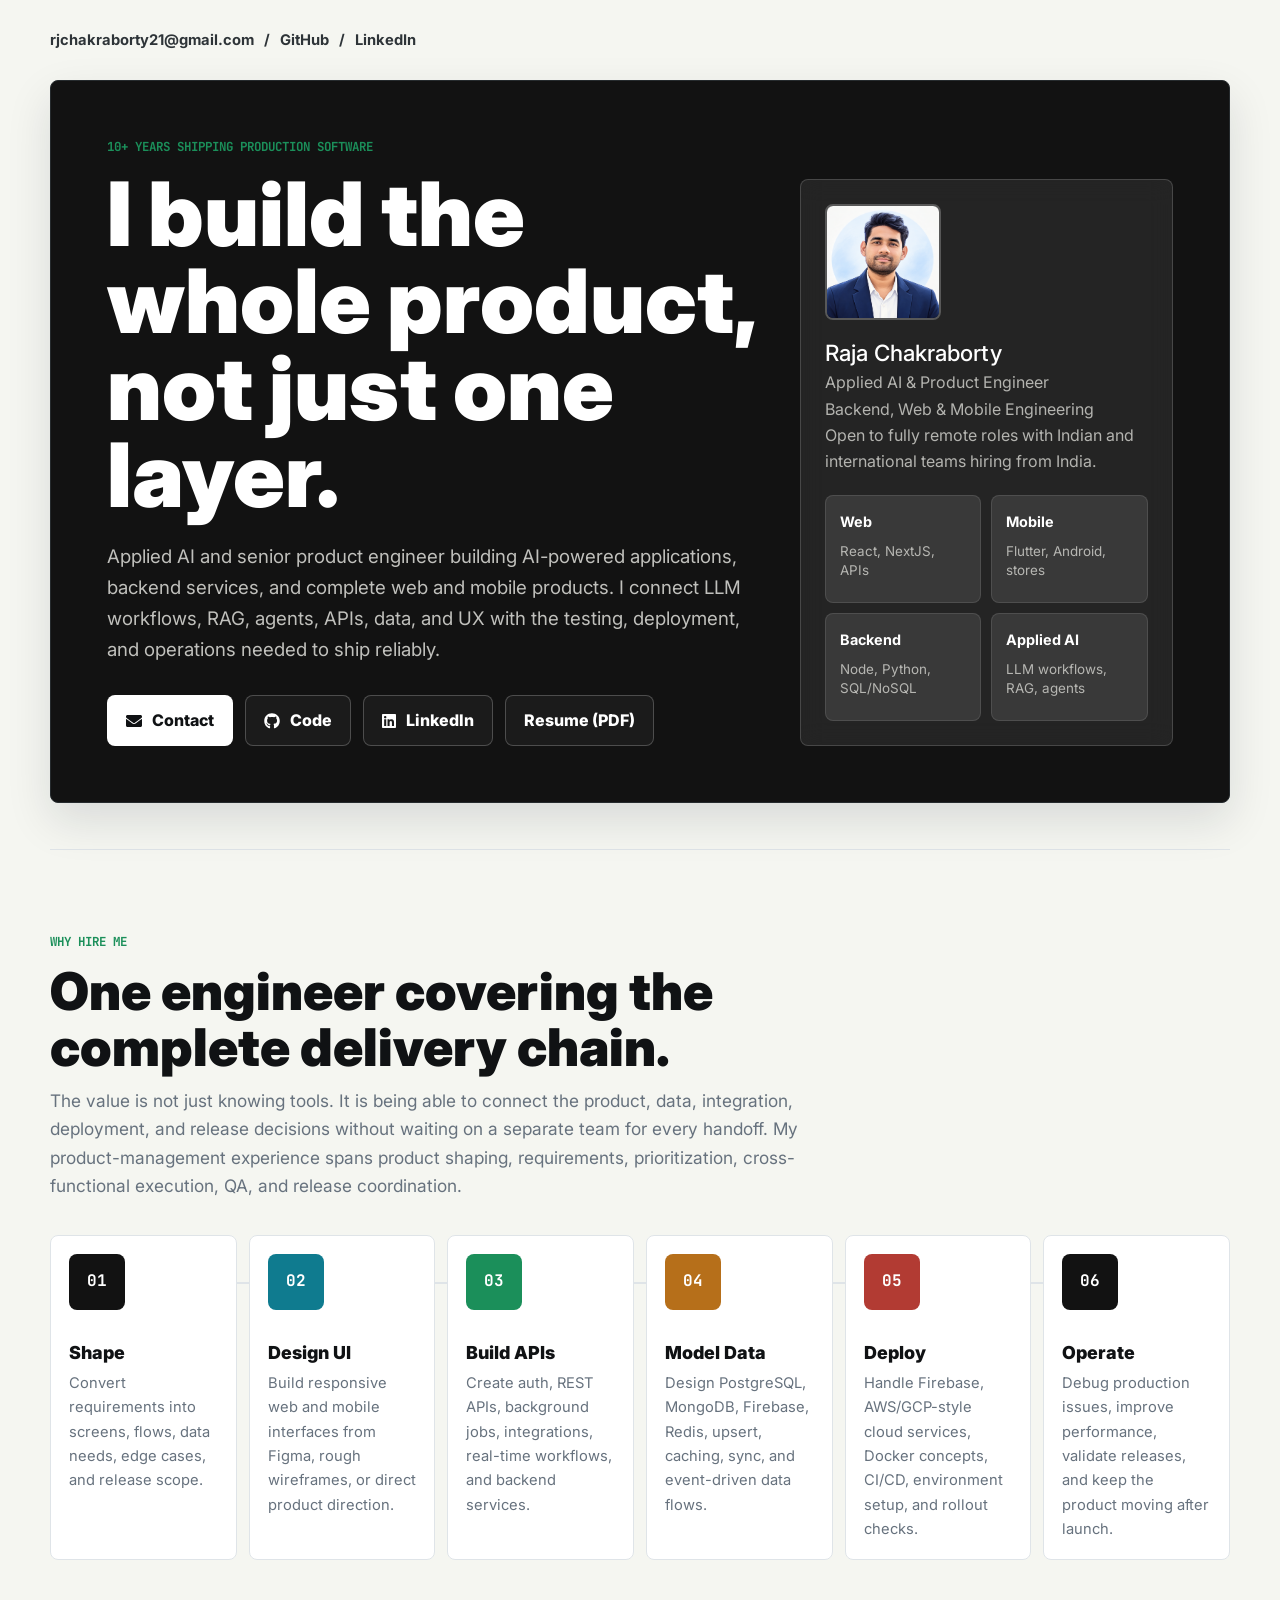
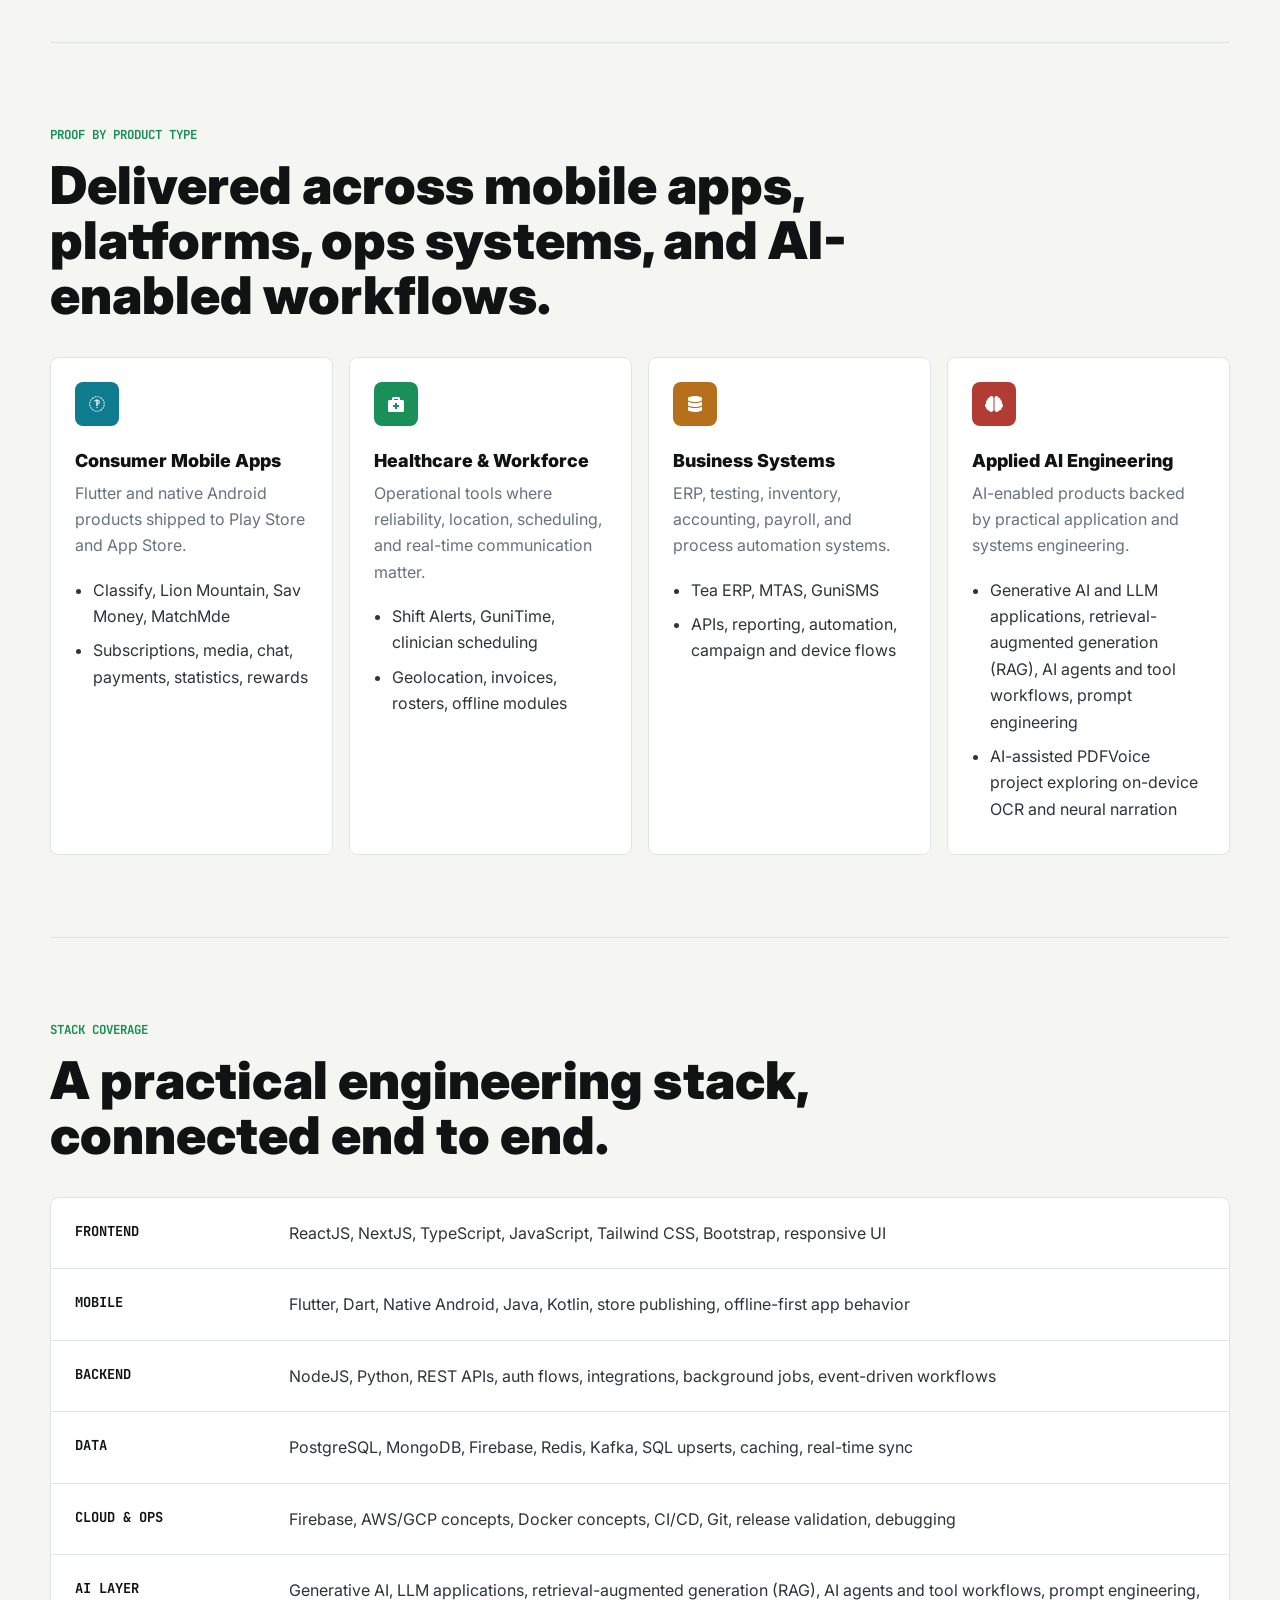
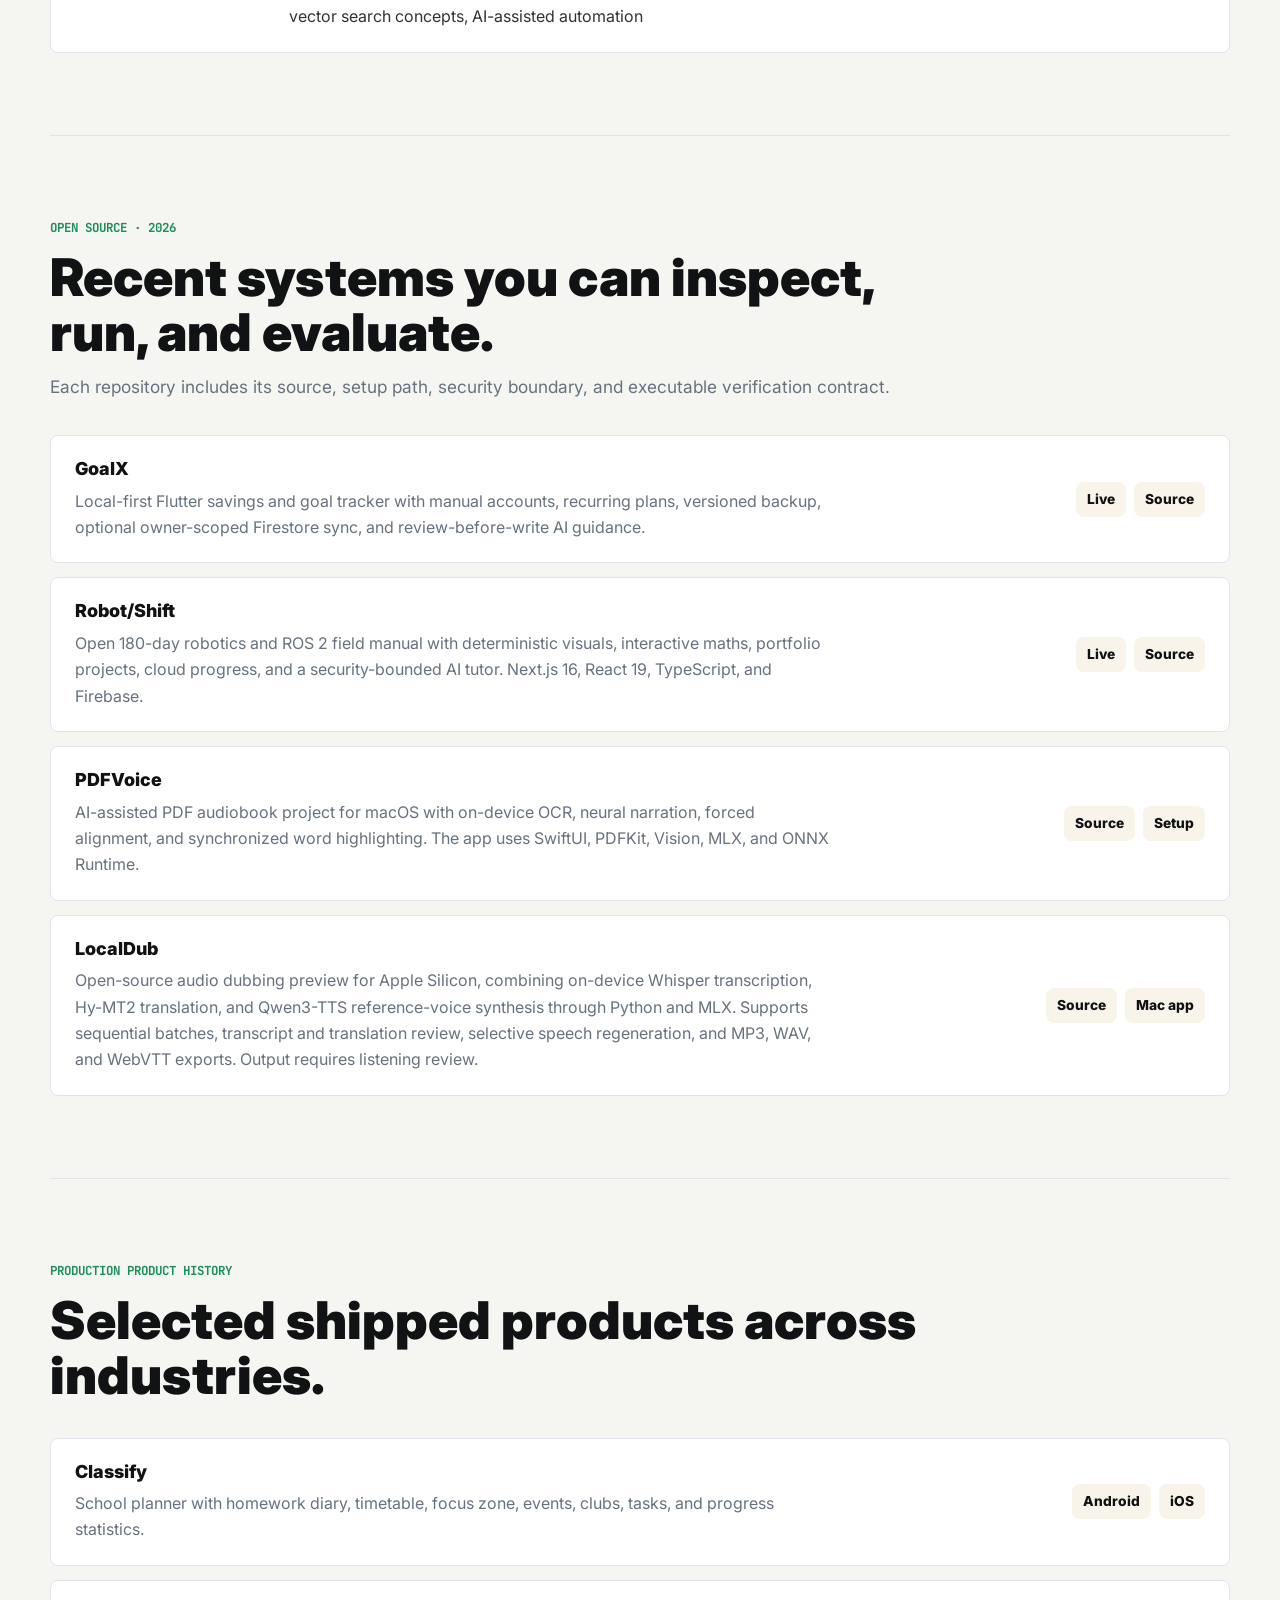
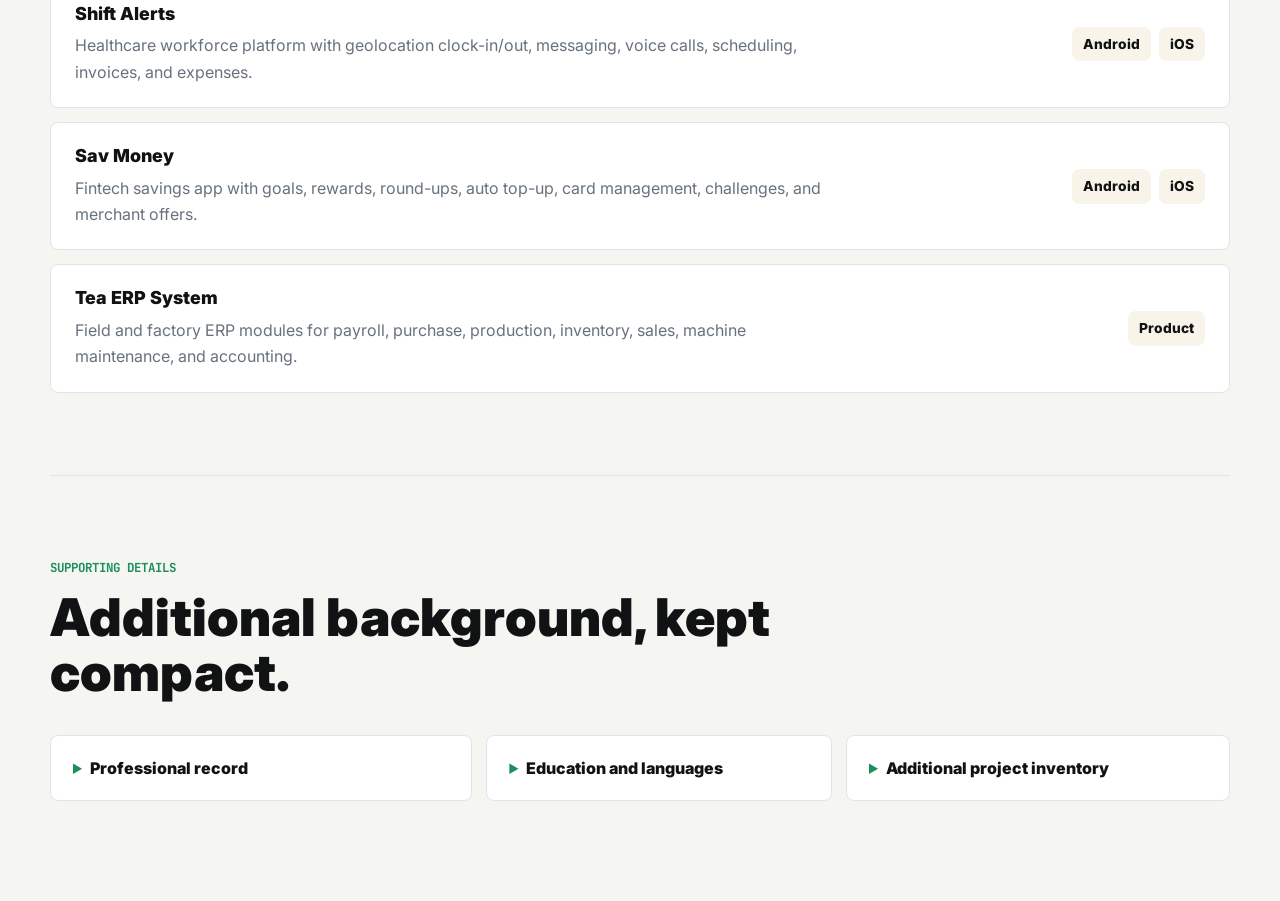
==== commit eec1aac1: "Add LocalDub project and approved portrait to portfolio and resume" ====
--- a/index.html
+++ b/index.html
@@ -20,7 +20,7 @@
     <meta property="og:locale" content="en_IN">
     <meta property="og:site_name" content="Raja Chakraborty">
     <meta property="og:title" content="Raja (RJ) Chakraborty - Senior Product Engineer &amp; Applied AI">
-    <meta property="og:description" content="10+ years shipping complete web, mobile, backend, data, cloud, and applied-AI products. See recent open-source work: GoalX, Robot/Shift, and PDFVoice.">
+    <meta property="og:description" content="10+ years shipping complete web, mobile, backend, data, cloud, and applied-AI products. See recent open-source work: GoalX, Robot/Shift, PDFVoice, and LocalDub.">
     <meta property="og:url" content="https://rjchakraborty.github.io/">
     <meta property="og:image" content="https://rjchakraborty.github.io/assets/images/profile.png">
     <meta property="og:image:alt" content="Raja Chakraborty">
@@ -100,6 +100,13 @@
                         "name": "PDFVoice",
                         "codeRepository": "https://github.com/rjchakraborty/pdfvoice",
                         "programmingLanguage": "Swift"
+                    },
+                    {
+                        "@type": "SoftwareSourceCode",
+                        "position": 4,
+                        "name": "LocalDub",
+                        "codeRepository": "https://github.com/rjchakraborty/localdub",
+                        "programmingLanguage": "Python"
                     }
                 ]
             }
@@ -146,7 +153,7 @@
                 </div>
 
                 <aside class="hero-panel" aria-label="Core positioning">
-                    <img class="profile-image" src="assets/images/profile.png" alt="Raja Chakraborty">
+                    <img class="profile-image" src="assets/images/profile.png" alt="Professional illustrated portrait of Raja Chakraborty">
                     <div>
                         <h2>Raja Chakraborty</h2>
                         <p>Applied AI &amp; Product Engineer<br>Backend, Web &amp; Mobile Engineering</p>
@@ -301,7 +308,7 @@
 
         <section id="recent-open-source" class="section-block projects-section" aria-labelledby="recent-projects-title">
             <div class="section-heading compact">
-                <p class="eyebrow">Open source · July 2026</p>
+                <p class="eyebrow">Open source · 2026</p>
                 <h2 id="recent-projects-title">Recent systems you can inspect, run, and evaluate.</h2>
                 <p>
                     Each repository includes its source, setup path, security boundary, and executable verification contract.
@@ -339,6 +346,17 @@
                     <div class="project-links">
                         <a href="https://github.com/rjchakraborty/pdfvoice" target="_blank" rel="noopener">Source</a>
                         <a href="https://github.com/rjchakraborty/pdfvoice#quick-start" target="_blank" rel="noopener">Setup</a>
+                    </div>
+                </article>
+
+                <article class="project-item">
+                    <div>
+                        <h3>LocalDub</h3>
+                        <p>Open-source audio dubbing preview for Apple Silicon, combining on-device Whisper transcription, Hy-MT2 translation, and Qwen3-TTS reference-voice synthesis through Python and MLX. Supports sequential batches, transcript and translation review, selective speech regeneration, and MP3, WAV, and WebVTT exports. Output requires listening review.</p>
+                    </div>
+                    <div class="project-links">
+                        <a href="https://github.com/rjchakraborty/localdub" target="_blank" rel="noopener">Source</a>
+                        <a href="https://github.com/rjchakraborty/localdub/releases" target="_blank" rel="noopener">Mac app</a>
                     </div>
                 </article>
             </div>
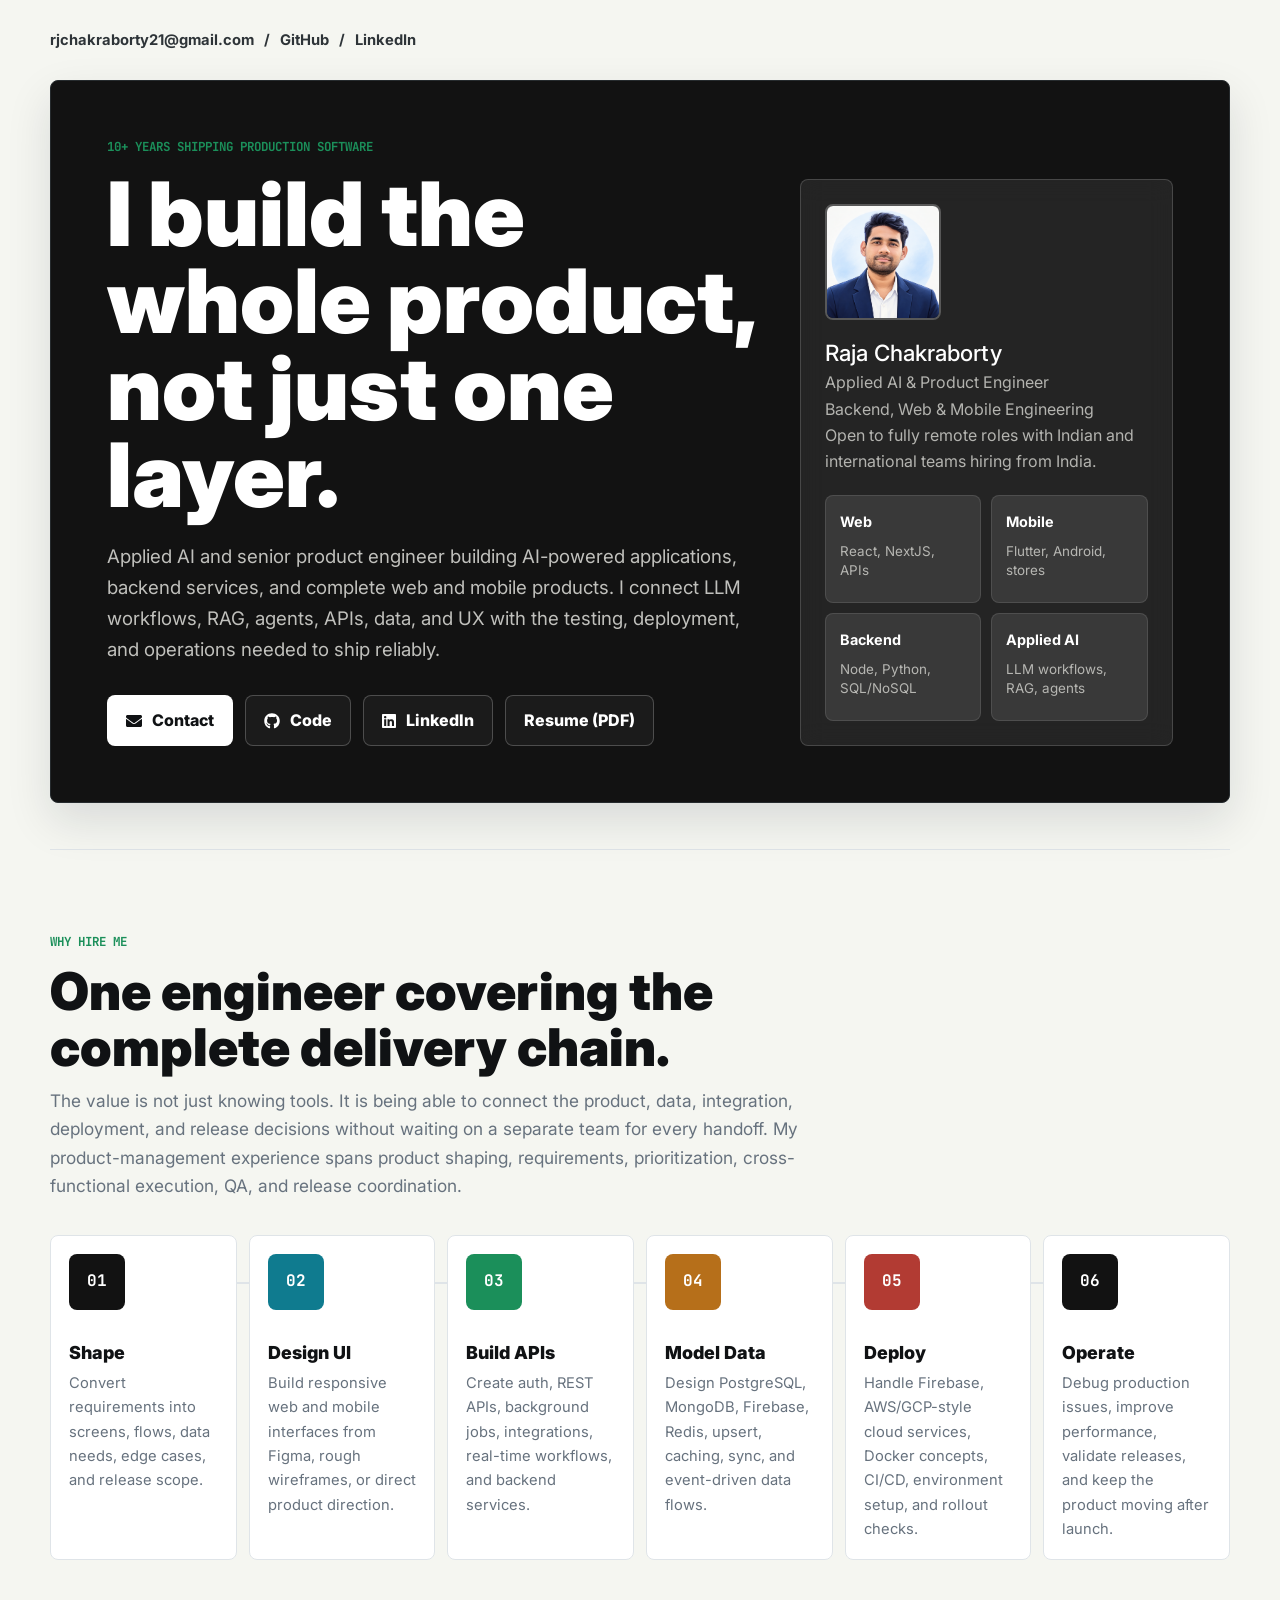
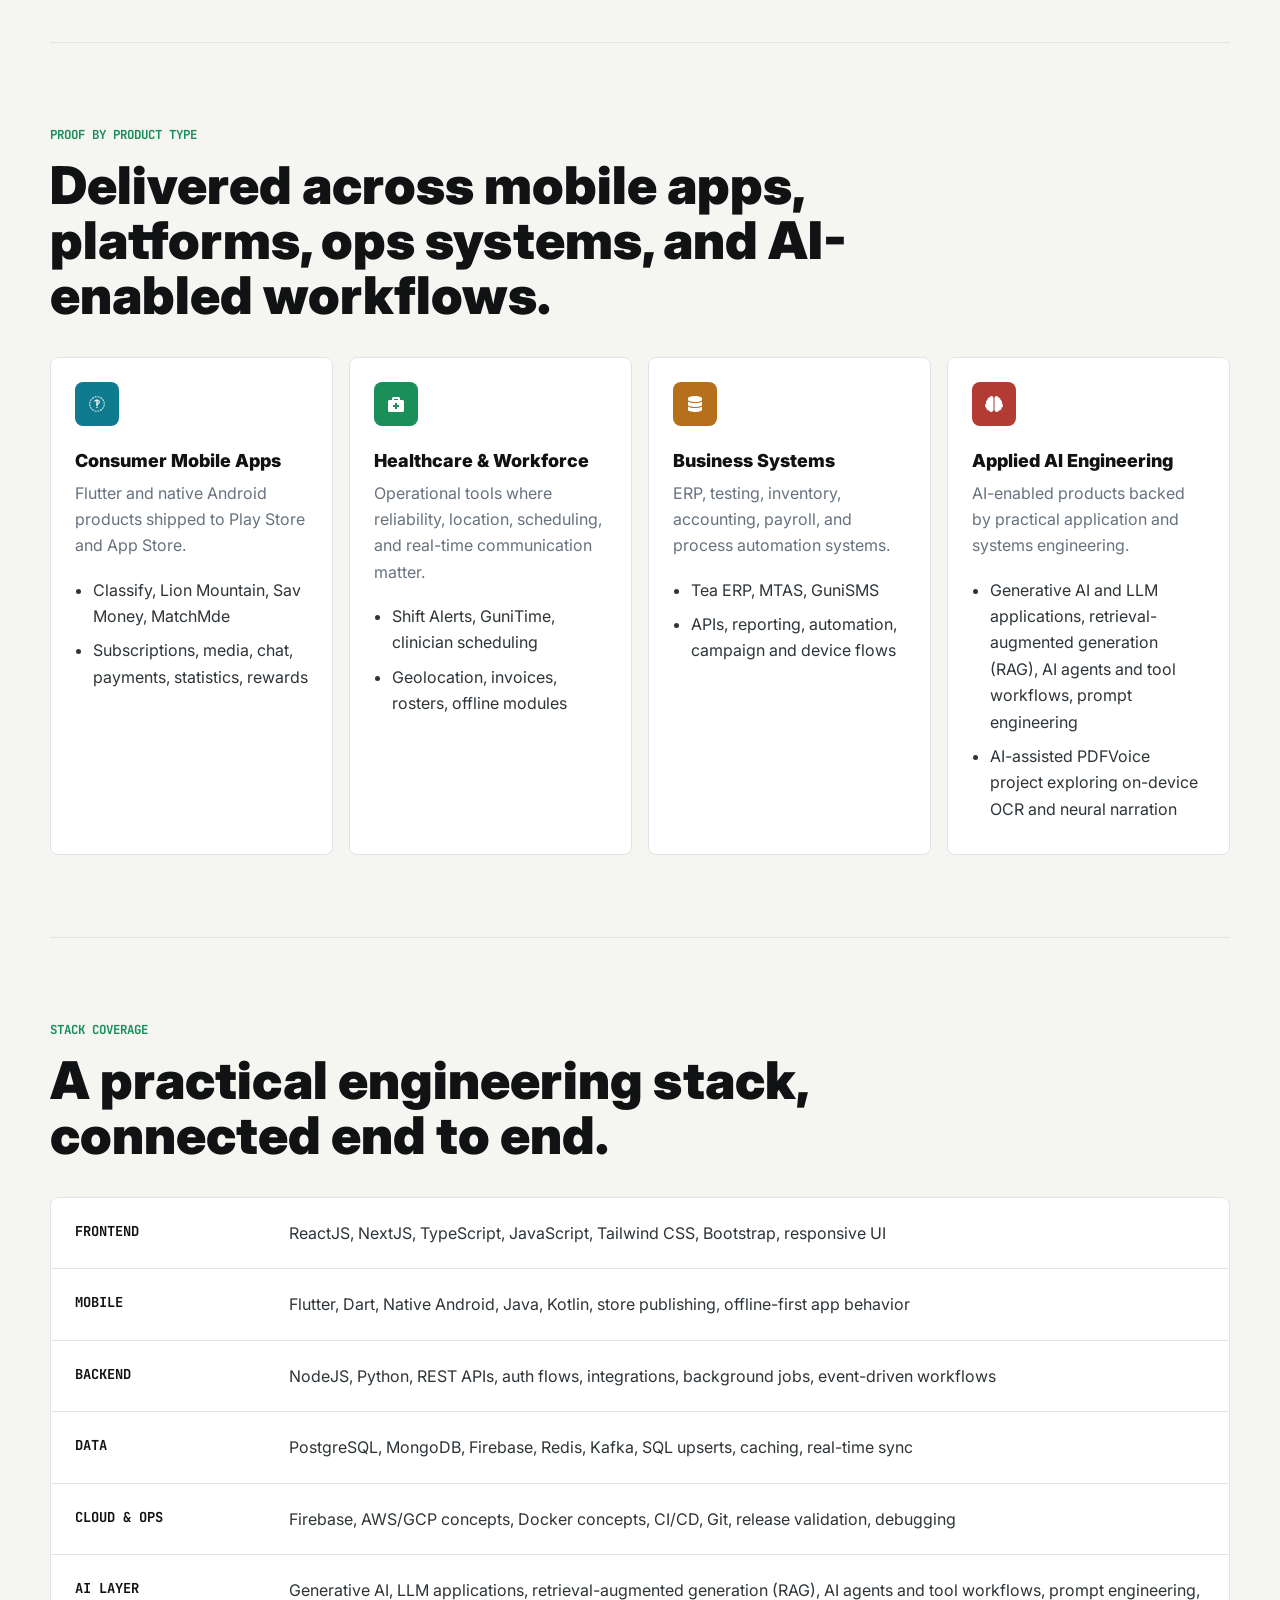
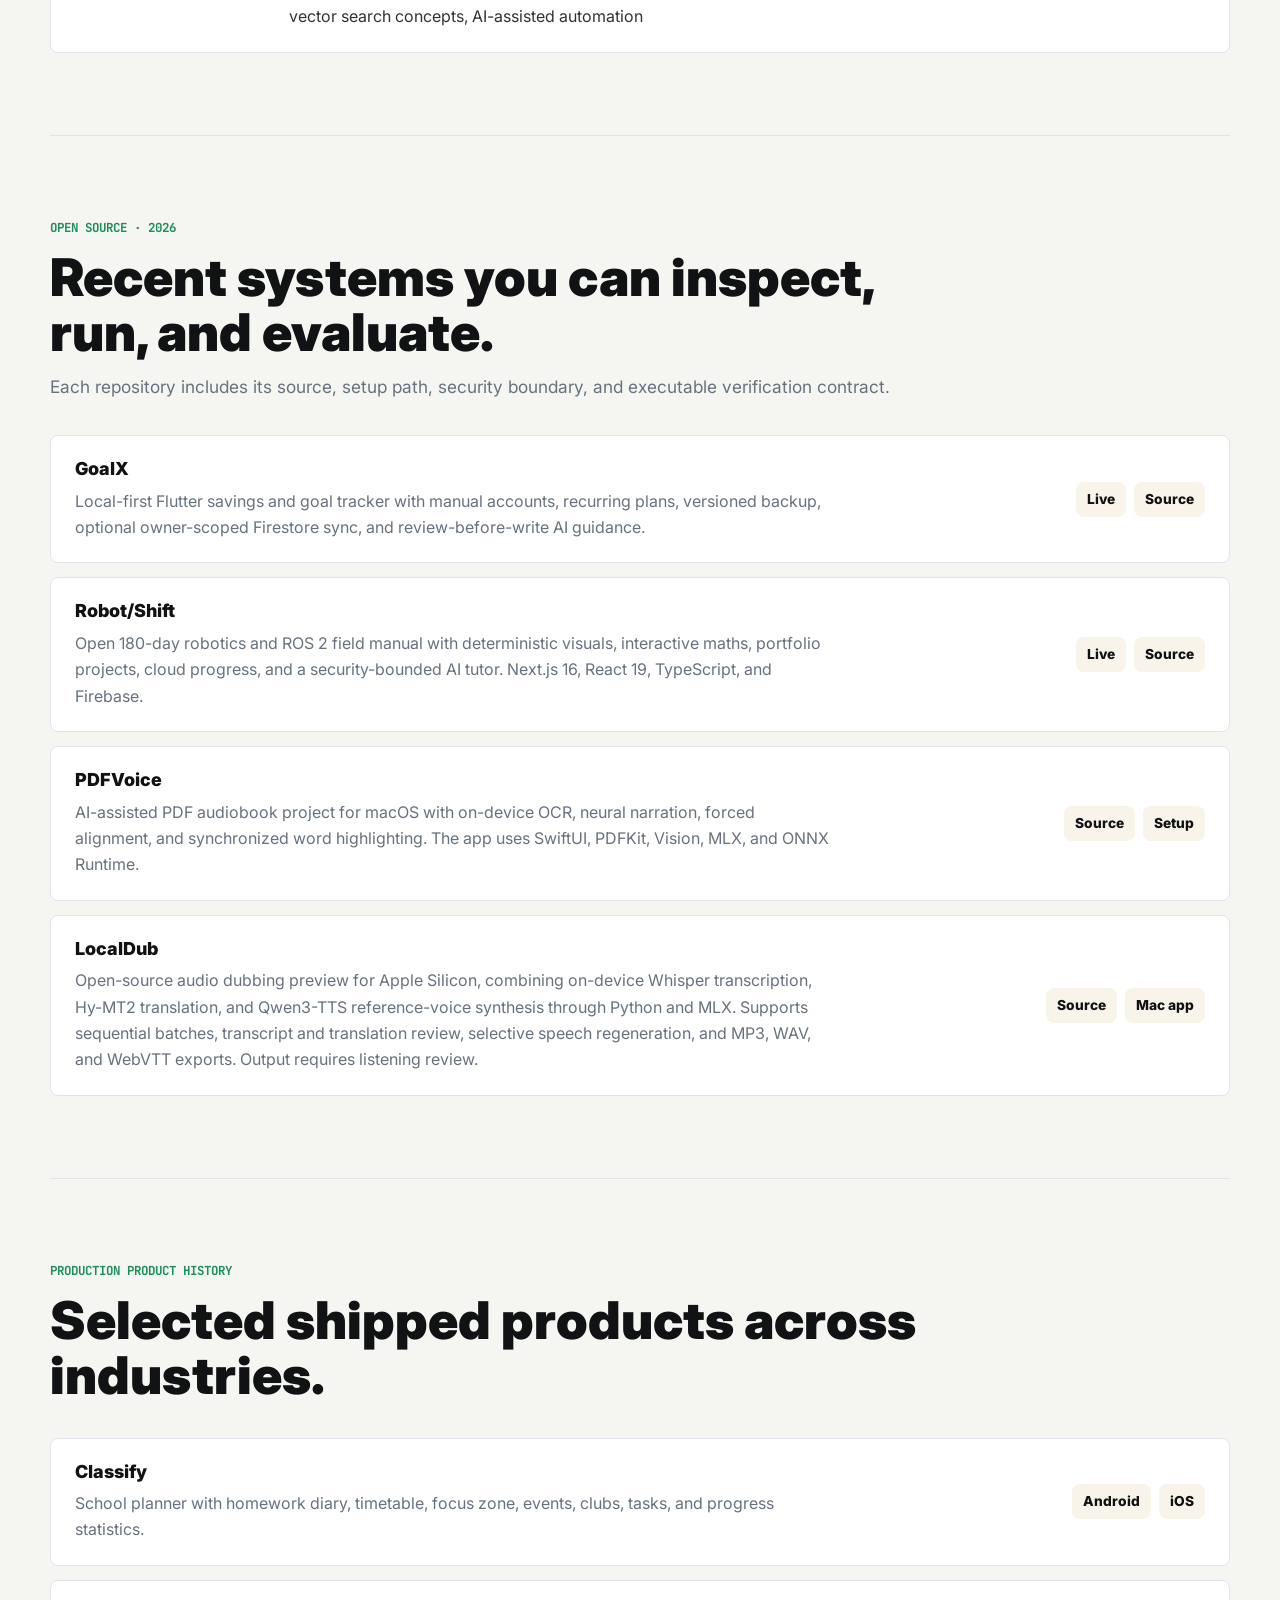
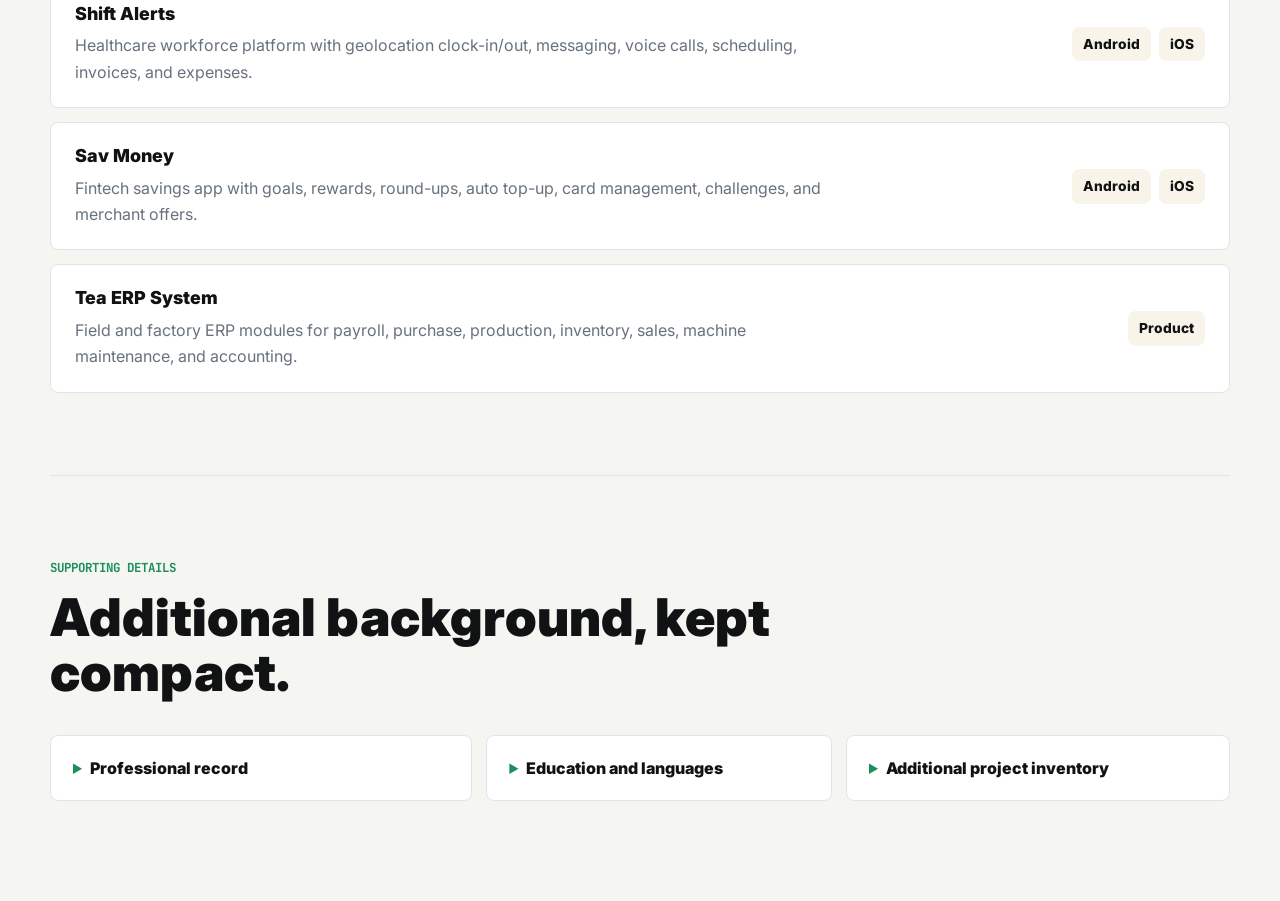
==== commit 62ee87e2: "Refresh cached portrait and resume links" ====
--- a/index.html
+++ b/index.html
@@ -14,7 +14,7 @@
 
     <meta itemprop="name" content="Raja (RJ) Chakraborty - Senior Product Engineer &amp; Applied AI">
     <meta itemprop="description" content="10+ years building complete, verified products across web, mobile, backend, data, cloud, and applied AI.">
-    <meta itemprop="image" content="https://rjchakraborty.github.io/assets/images/profile.png">
+    <meta itemprop="image" content="https://rjchakraborty.github.io/assets/images/profile.png?v=20261026">
 
     <meta property="og:type" content="profile">
     <meta property="og:locale" content="en_IN">
@@ -22,7 +22,7 @@
     <meta property="og:title" content="Raja (RJ) Chakraborty - Senior Product Engineer &amp; Applied AI">
     <meta property="og:description" content="10+ years shipping complete web, mobile, backend, data, cloud, and applied-AI products. See recent open-source work: GoalX, Robot/Shift, PDFVoice, and LocalDub.">
     <meta property="og:url" content="https://rjchakraborty.github.io/">
-    <meta property="og:image" content="https://rjchakraborty.github.io/assets/images/profile.png">
+    <meta property="og:image" content="https://rjchakraborty.github.io/assets/images/profile.png?v=20261026">
     <meta property="og:image:alt" content="Raja Chakraborty">
     <meta property="profile:first_name" content="Raja">
     <meta property="profile:last_name" content="Chakraborty">
@@ -30,7 +30,7 @@
     <meta name="twitter:card" content="summary">
     <meta name="twitter:title" content="Raja (RJ) Chakraborty - Senior Product Engineer &amp; Applied AI">
     <meta name="twitter:description" content="Senior product engineer shipping verified web, mobile, backend, data, cloud, and applied-AI systems end to end.">
-    <meta name="twitter:image" content="https://rjchakraborty.github.io/assets/images/profile.png">
+    <meta name="twitter:image" content="https://rjchakraborty.github.io/assets/images/profile.png?v=20261026">
 
     <title>Raja (RJ) Chakraborty | Senior Product Engineer &amp; Applied AI</title>
     <link rel="shortcut icon" href="favicon.ico">
@@ -50,7 +50,7 @@
                 "name": "Raja Chakraborty",
                 "alternateName": "RJ Chakraborty",
                 "url": "https://rjchakraborty.github.io/",
-                "image": "https://rjchakraborty.github.io/assets/images/profile.png",
+                "image": "https://rjchakraborty.github.io/assets/images/profile.png?v=20261026",
                 "jobTitle": "Senior Product Engineer",
                 "email": "mailto:rjchakraborty21@gmail.com",
                 "sameAs": [
@@ -148,12 +148,12 @@
                             <i class="fab fa-linkedin"></i>
                             LinkedIn
                         </a>
-                        <a class="button secondary" href="assets/Raja_Chakraborty_Applied_AI_Product_Engineer_Resume.pdf" download>Resume (PDF)</a>
+                        <a class="button secondary" href="assets/Raja_Chakraborty_Applied_AI_Product_Engineer_Resume.pdf?v=20261026" download>Resume (PDF)</a>
                     </div>
                 </div>
 
                 <aside class="hero-panel" aria-label="Core positioning">
-                    <img class="profile-image" src="assets/images/profile.png" alt="Professional illustrated portrait of Raja Chakraborty">
+                    <img class="profile-image" src="assets/images/profile.png?v=20261026" alt="Professional illustrated portrait of Raja Chakraborty">
                     <div>
                         <h2>Raja Chakraborty</h2>
                         <p>Applied AI &amp; Product Engineer<br>Backend, Web &amp; Mobile Engineering</p>
